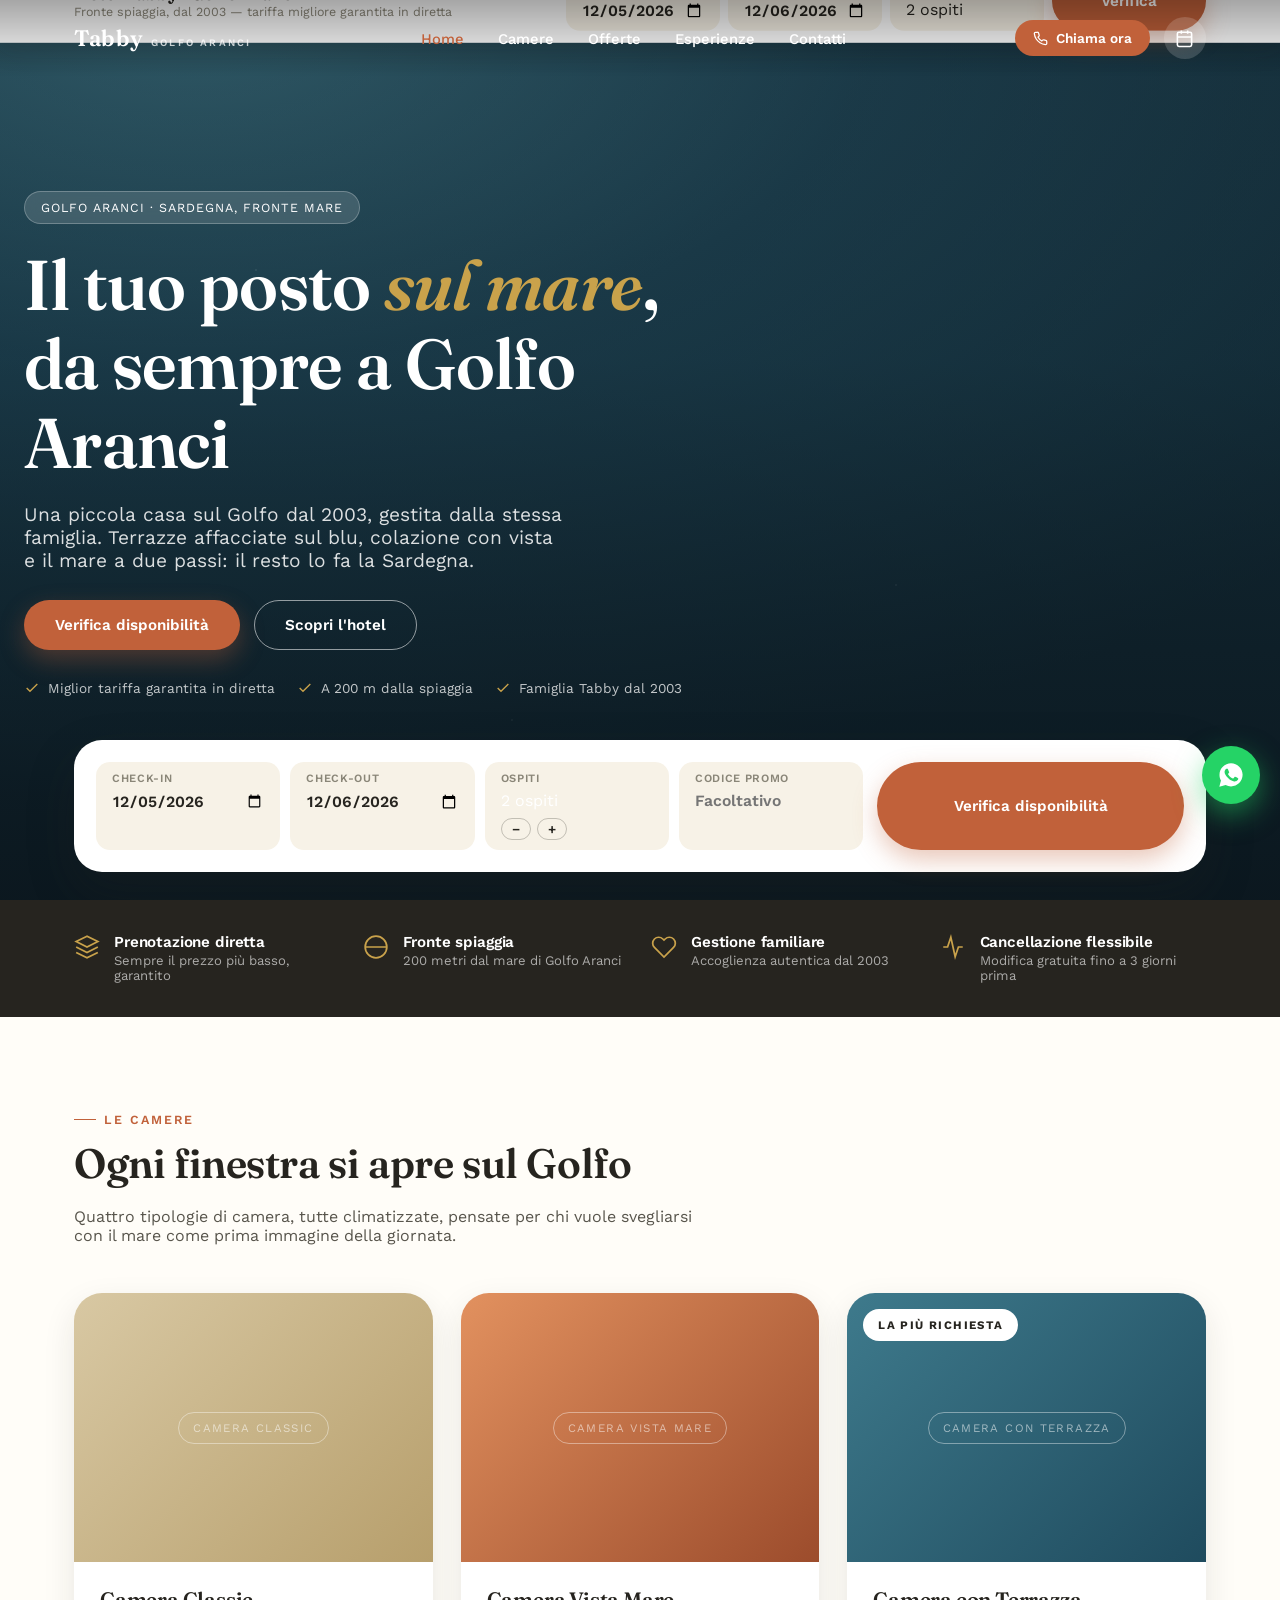
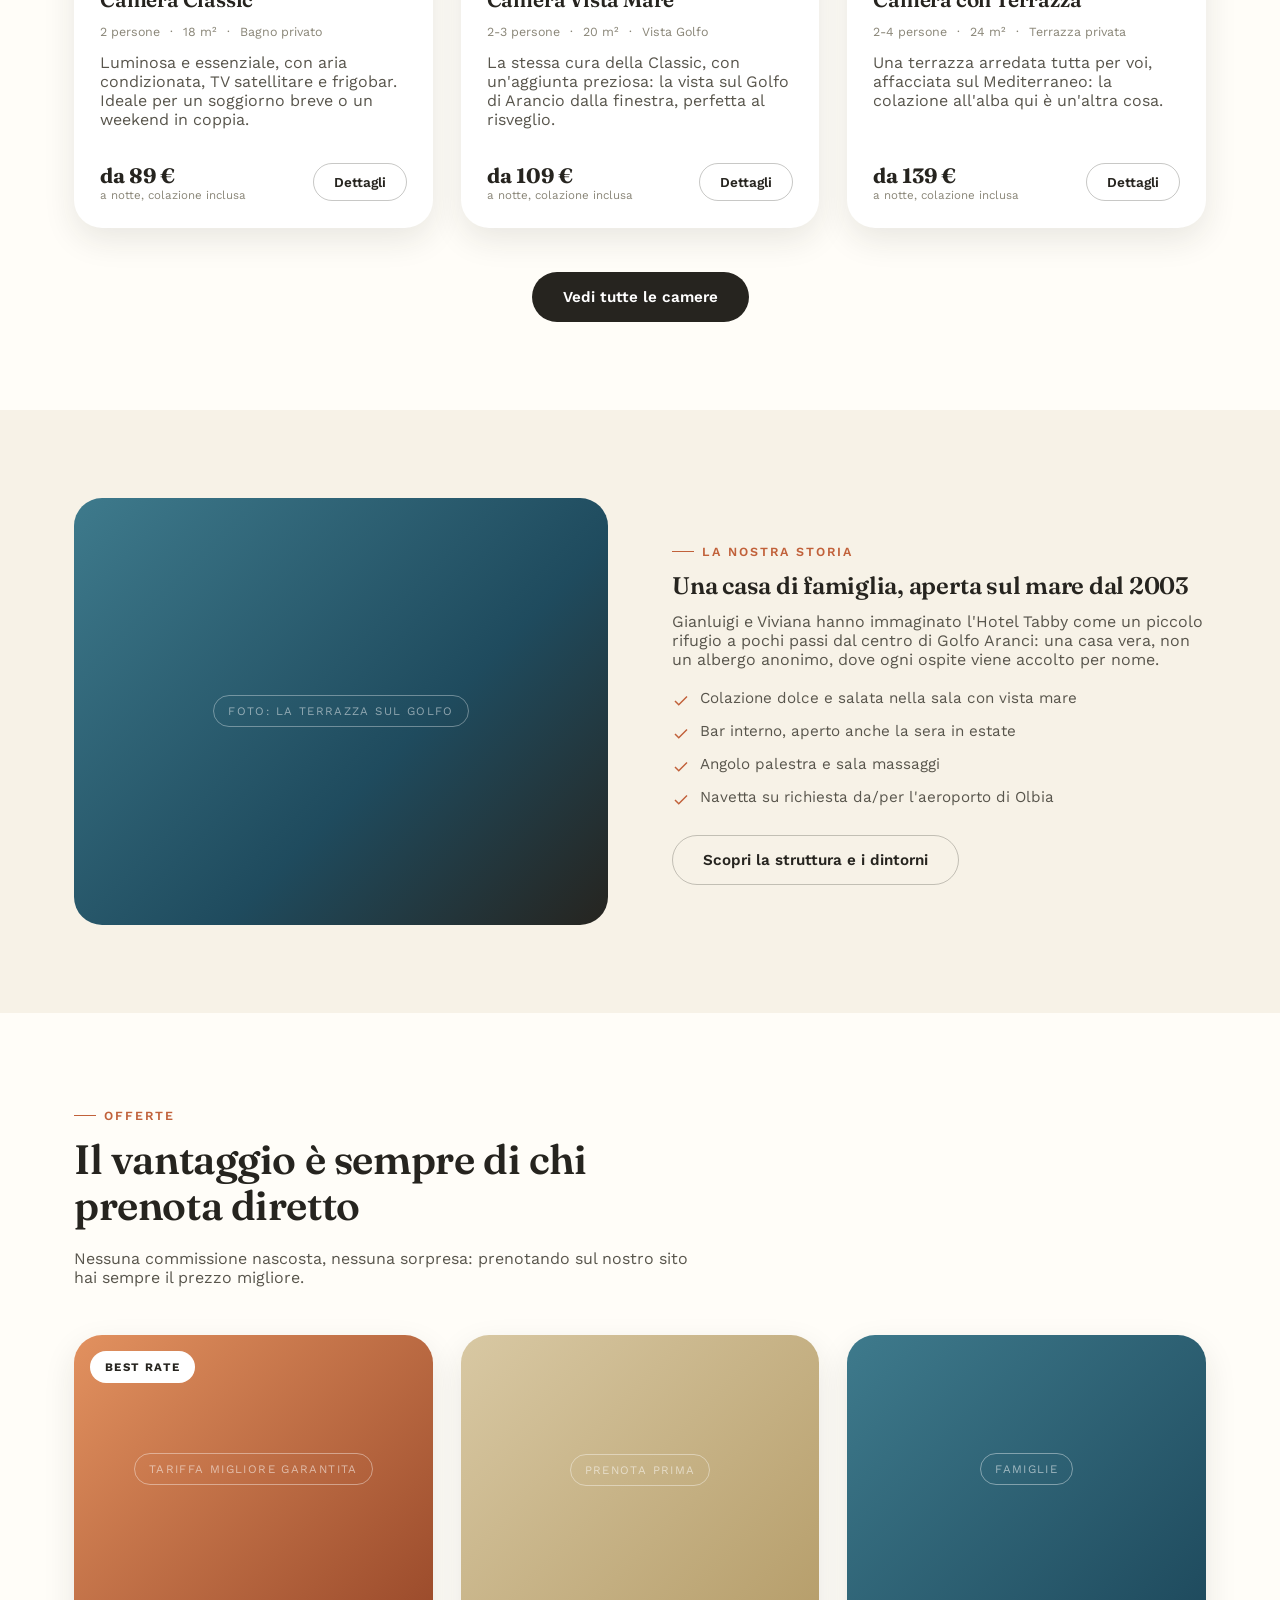
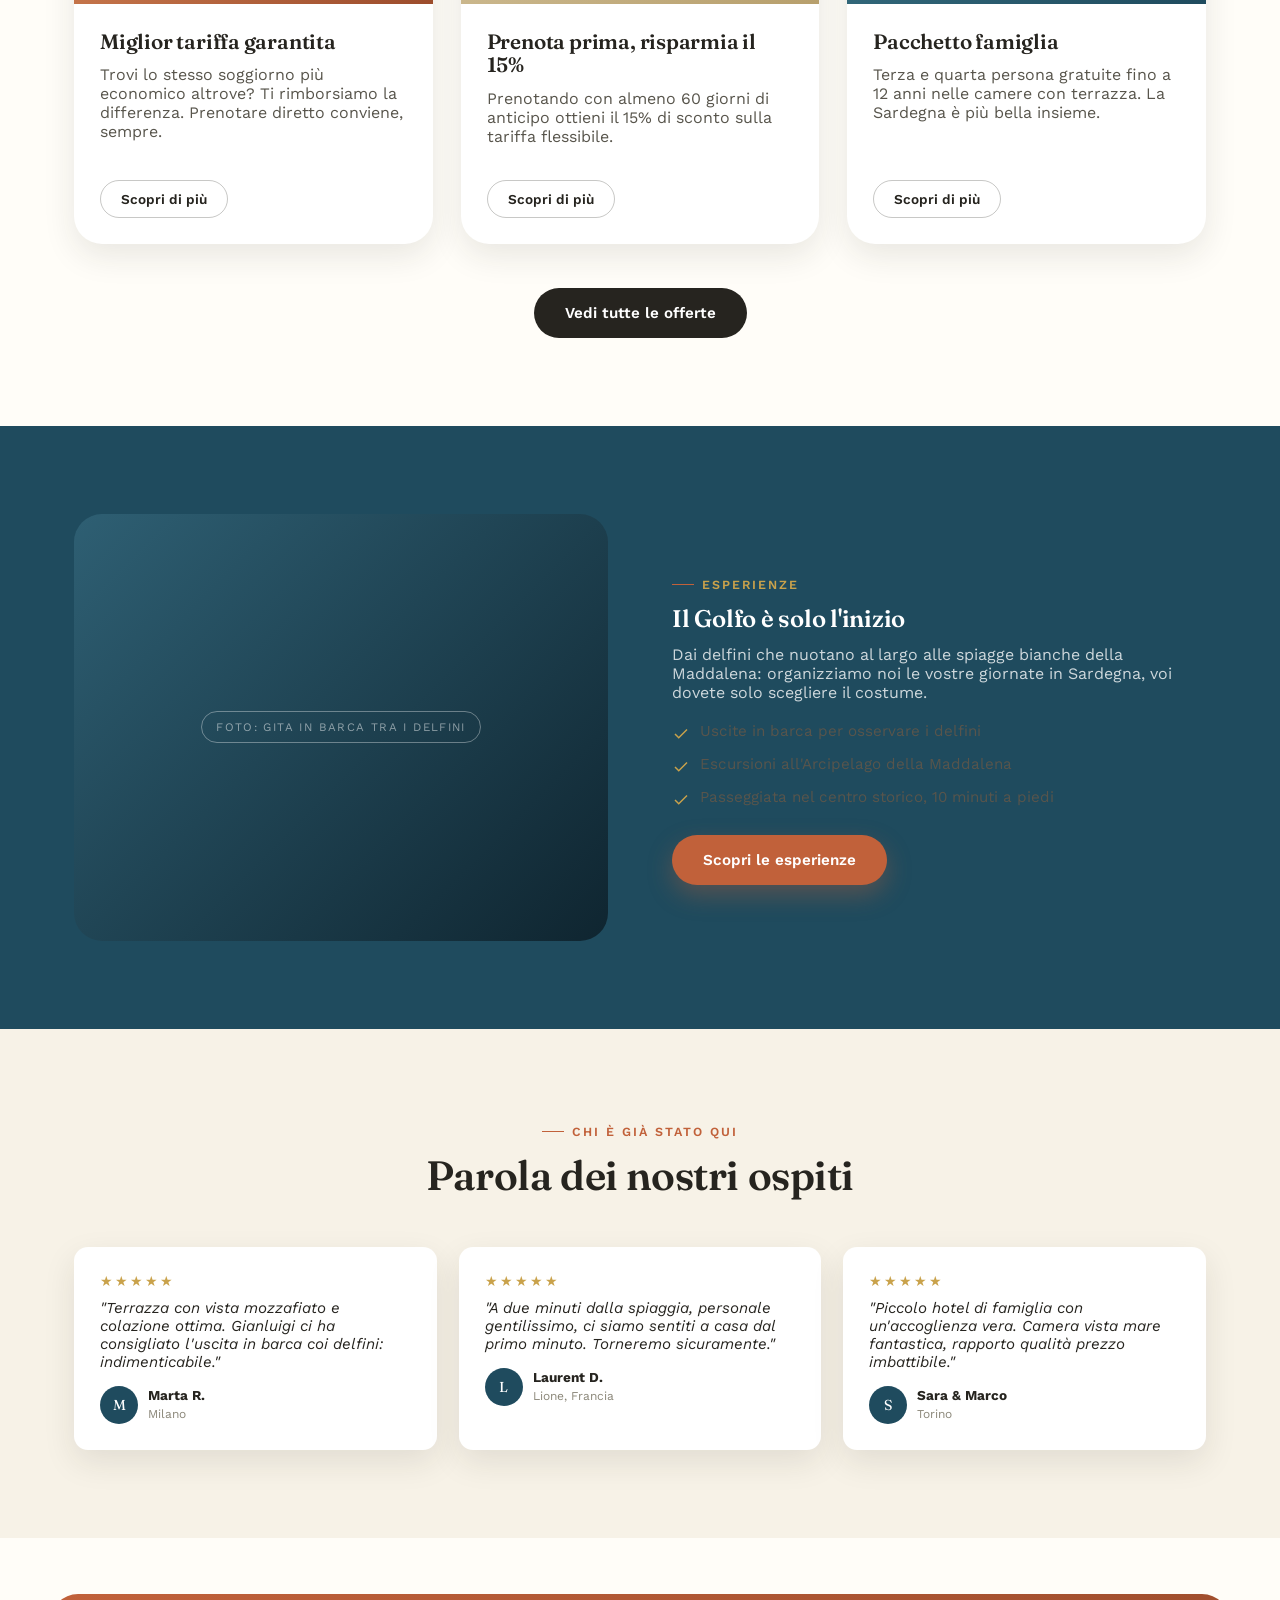
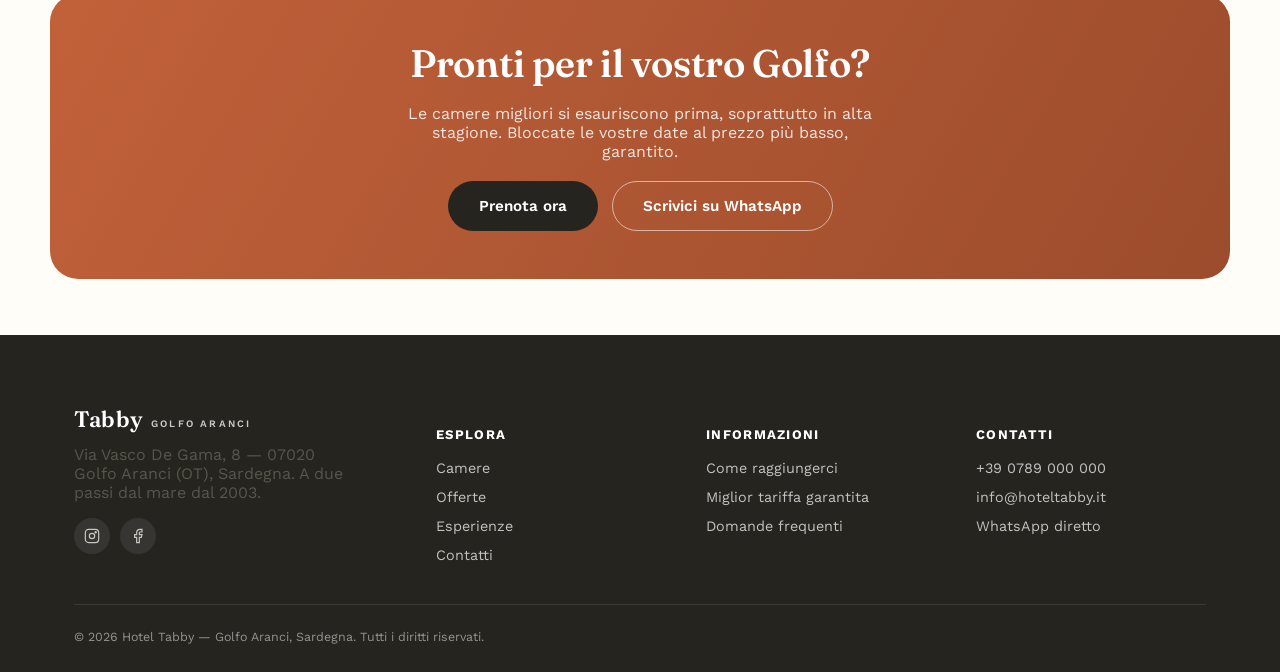
==== index.html @ 5588dc84 "Redesign Hotel Tabby website: modern boutique-hotel site Full rebuild of the (previously empty) repo" ====
<!doctype html>
<html lang="it">
<head>
<meta charset="UTF-8" />
<meta name="viewport" content="width=device-width, initial-scale=1, viewport-fit=cover" />
<title>Hotel Tabby — Boutique sul mare a Golfo Aranci, Sardegna</title>
<meta name="description" content="Hotel Tabby: a due passi dal mare di Golfo Aranci, in Sardegna. Camere con terrazza vista mare, colazione affacciata sul golfo, gite in barca tra i delfini. Prenota diretto al miglior prezzo garantito." />
<link rel="icon" href="data:image/svg+xml,<svg xmlns=%22http://www.w3.org/2000/svg%22 viewBox=%220 0 100 100%22><text y=%22.9em%22 font-size=%2290%22>🌊</text></svg>" />
<link rel="preconnect" href="https://fonts.googleapis.com" />
<link rel="preconnect" href="https://fonts.gstatic.com" crossorigin />
<link href="https://fonts.googleapis.com/css2?family=Fraunces:ital,wght@0,500;0,600;1,500&family=Work+Sans:wght@400;500;600;700&display=swap" rel="stylesheet" />
<link rel="stylesheet" href="assets/css/style.css" />
</head>
<body>

<!-- ============ HEADER ============ -->
<header class="site-header">
  <div class="container">
    <a href="index.html" class="brand">Tabby <small>Golfo Aranci</small></a>
    <nav class="nav-desktop" aria-label="Navigazione principale">
      <ul>
        <li><a href="index.html">Home</a></li>
        <li><a href="camere.html">Camere</a></li>
        <li><a href="offerte.html">Offerte</a></li>
        <li><a href="esperienze.html">Esperienze</a></li>
        <li><a href="contatti.html">Contatti</a></li>
      </ul>
    </nav>
    <div class="header-actions">
      <a class="call-pill" href="tel:+390789000000">
        <svg viewBox="0 0 24 24" fill="none" stroke="currentColor" stroke-width="2"><path d="M22 16.92v3a2 2 0 0 1-2.18 2 19.79 19.79 0 0 1-8.63-3.07 19.5 19.5 0 0 1-6-6 19.79 19.79 0 0 1-3.07-8.67A2 2 0 0 1 4.11 2h3a2 2 0 0 1 2 1.72c.127.96.361 1.903.7 2.81a2 2 0 0 1-.45 2.11L8.09 9.91a16 16 0 0 0 6 6l1.27-1.27a2 2 0 0 1 2.11-.45c.907.339 1.85.573 2.81.7A2 2 0 0 1 22 16.92z"/></svg>
        Chiama ora
      </a>
      <a class="icon-btn" href="camere.html#prenota" aria-label="Prenota">
        <svg viewBox="0 0 24 24" fill="none" stroke="currentColor" stroke-width="2"><rect x="3" y="4" width="18" height="18" rx="2"/><path d="M16 2v4M8 2v4M3 10h18"/></svg>
      </a>
      <button class="nav-toggle" aria-label="Apri il menu">
        <svg viewBox="0 0 24 24" fill="none" stroke="currentColor" stroke-width="2"><path d="M3 12h18M3 6h18M3 18h18"/></svg>
      </button>
    </div>
  </div>
</header>

<!-- Sticky compact booking bar (desktop, appears on scroll) -->
<div class="sticky-bar">
  <div class="container sticky-bar-inner">
    <div class="sticky-bar-info">
      <strong>Hotel Tabby · Golfo Aranci</strong>
      <span>Fronte spiaggia, dal 2003 — tariffa migliore garantita in diretta</span>
    </div>
    <form class="booking-grid" data-booking-form style="flex:1;max-width:640px;display:grid;grid-template-columns:repeat(4,1fr);gap:8px;">
      <div class="booking-field"><label for="sb-in">Check-in</label><input id="sb-in" type="date" data-checkin required /></div>
      <div class="booking-field"><label for="sb-out">Check-out</label><input id="sb-out" type="date" data-checkout required /></div>
      <div class="booking-field" data-guest-control>
        <label>Ospiti</label>
        <input type="hidden" value="2" />
        <span data-guest-count>2 ospiti</span>
      </div>
      <button type="submit" class="btn btn-primary booking-submit">Verifica</button>
    </form>
  </div>
</div>

<!-- Mobile nav drawer -->
<div class="mobile-nav" id="mobile-nav">
  <div class="mobile-nav-top">
    <a href="index.html" class="brand">Tabby <small>Golfo Aranci</small></a>
    <button class="mobile-nav-close" aria-label="Chiudi il menu">
      <svg viewBox="0 0 24 24" fill="none" stroke="currentColor" stroke-width="2"><path d="M18 6 6 18M6 6l12 12"/></svg>
    </button>
  </div>
  <ul>
    <li><a href="index.html">Home</a></li>
    <li><a href="camere.html">Camere</a></li>
    <li><a href="offerte.html">Offerte</a></li>
    <li><a href="esperienze.html">Esperienze</a></li>
    <li><a href="contatti.html">Contatti</a></li>
  </ul>
  <div class="mobile-nav-footer">
    <a href="tel:+390789000000">+39 0789 000 000</a>
    <a href="https://wa.me/390789000000" target="_blank" rel="noopener">WhatsApp: scrivici ora</a>
    <a href="mailto:info@hoteltabby.it">info@hoteltabby.it</a>
  </div>
</div>

<main>
<!-- ============ HERO ============ -->
<section class="hero">
  <div class="hero-inner">
    <div class="hero-content">
      <span class="hero-tag">Golfo Aranci · Sardegna, fronte mare</span>
      <h1>Il tuo posto <em>sul mare</em>,<br />da sempre a Golfo Aranci</h1>
      <p class="lead">Una piccola casa sul Golfo dal 2003, gestita dalla stessa famiglia. Terrazze affacciate sul blu, colazione con vista e il mare a due passi: il resto lo fa la Sardegna.</p>
      <div class="hero-ctas">
        <a href="camere.html#prenota" class="btn btn-primary">Verifica disponibilità</a>
        <a href="#storia" class="btn btn-ghost">Scopri l'hotel</a>
      </div>
      <ul class="hero-trust">
        <li><svg viewBox="0 0 24 24" fill="none" stroke="currentColor" stroke-width="2"><path d="M20 6 9 17l-5-5"/></svg> Miglior tariffa garantita in diretta</li>
        <li><svg viewBox="0 0 24 24" fill="none" stroke="currentColor" stroke-width="2"><path d="M20 6 9 17l-5-5"/></svg> A 200 m dalla spiaggia</li>
        <li><svg viewBox="0 0 24 24" fill="none" stroke="currentColor" stroke-width="2"><path d="M20 6 9 17l-5-5"/></svg> Famiglia Tabby dal 2003</li>
      </ul>
    </div>

    <div class="booking-widget">
      <form class="booking-card" data-booking-form>
        <div class="booking-grid">
          <div class="booking-field">
            <label for="in-date">Check-in</label>
            <input id="in-date" type="date" data-checkin required />
          </div>
          <div class="booking-field">
            <label for="out-date">Check-out</label>
            <input id="out-date" type="date" data-checkout required />
          </div>
          <div class="booking-field" data-guest-control>
            <label>Ospiti</label>
            <input type="hidden" value="2" />
            <span data-guest-count>2 ospiti</span>
            <div style="display:flex;gap:6px;margin-top:2px;">
              <button type="button" class="btn btn-outline btn-sm" data-guest-dec style="padding:2px 10px;">−</button>
              <button type="button" class="btn btn-outline btn-sm" data-guest-inc style="padding:2px 10px;">+</button>
            </div>
          </div>
          <div class="booking-field">
            <label for="promo">Codice promo</label>
            <input id="promo" type="text" placeholder="Facoltativo" />
          </div>
        </div>
        <button type="submit" class="btn btn-primary booking-submit btn-block">Verifica disponibilità</button>
      </form>
    </div>
  </div>
</section>

<!-- ============ USP STRIP ============ -->
<section class="usp-strip">
  <div class="container">
    <ul>
      <li>
        <svg viewBox="0 0 24 24" fill="none" stroke="currentColor" stroke-width="1.6"><path d="M12 2 2 7l10 5 10-5-10-5ZM2 17l10 5 10-5M2 12l10 5 10-5"/></svg>
        <div><h4>Prenotazione diretta</h4><p>Sempre il prezzo più basso, garantito</p></div>
      </li>
      <li>
        <svg viewBox="0 0 24 24" fill="none" stroke="currentColor" stroke-width="1.6"><path d="M2 12h20M2 12a10 10 0 0 1 20 0M2 12a10 10 0 0 0 20 0"/></svg>
        <div><h4>Fronte spiaggia</h4><p>200 metri dal mare di Golfo Aranci</p></div>
      </li>
      <li>
        <svg viewBox="0 0 24 24" fill="none" stroke="currentColor" stroke-width="1.6"><path d="M20.84 4.61a5.5 5.5 0 0 0-7.78 0L12 5.67l-1.06-1.06a5.5 5.5 0 1 0-7.78 7.78L12 21.23l8.84-8.84a5.5 5.5 0 0 0 0-7.78Z"/></svg>
        <div><h4>Gestione familiare</h4><p>Accoglienza autentica dal 2003</p></div>
      </li>
      <li>
        <svg viewBox="0 0 24 24" fill="none" stroke="currentColor" stroke-width="1.6"><path d="M3 12h4l3-9 4 18 3-9h4"/></svg>
        <div><h4>Cancellazione flessibile</h4><p>Modifica gratuita fino a 3 giorni prima</p></div>
      </li>
    </ul>
  </div>
</section>

<!-- ============ ROOMS PREVIEW ============ -->
<section class="section" id="camere">
  <div class="container">
    <div class="section-head">
      <span class="eyebrow">Le camere</span>
      <h2>Ogni finestra si apre sul Golfo</h2>
      <p>Quattro tipologie di camera, tutte climatizzate, pensate per chi vuole svegliarsi con il mare come prima immagine della giornata.</p>
    </div>

    <div class="grid cols-3 reveal">
      <article class="card">
        <div class="card-media tone-sand"><span>Camera Classic</span></div>
        <div class="card-body">
          <h3>Camera Classic</h3>
          <div class="card-meta">
            <span>2 persone</span><span>·</span><span>18 m²</span><span>·</span><span>Bagno privato</span>
          </div>
          <p>Luminosa e essenziale, con aria condizionata, TV satellitare e frigobar. Ideale per un soggiorno breve o un weekend in coppia.</p>
          <div class="card-footer">
            <div class="price"><strong>da 89 €</strong><span>a notte, colazione inclusa</span></div>
            <a href="camere.html#classic" class="btn btn-outline btn-sm">Dettagli</a>
          </div>
        </div>
      </article>

      <article class="card">
        <div class="card-media tone-terracotta"><span>Camera Vista Mare</span></div>
        <div class="card-body">
          <h3>Camera Vista Mare</h3>
          <div class="card-meta">
            <span>2-3 persone</span><span>·</span><span>20 m²</span><span>·</span><span>Vista Golfo</span>
          </div>
          <p>La stessa cura della Classic, con un'aggiunta preziosa: la vista sul Golfo di Arancio dalla finestra, perfetta al risveglio.</p>
          <div class="card-footer">
            <div class="price"><strong>da 109 €</strong><span>a notte, colazione inclusa</span></div>
            <a href="camere.html#vista-mare" class="btn btn-outline btn-sm">Dettagli</a>
          </div>
        </div>
      </article>

      <article class="card">
        <div class="card-media"><span class="card-badge">La più richiesta</span><span>Camera con Terrazza</span></div>
        <div class="card-body">
          <h3>Camera con Terrazza</h3>
          <div class="card-meta">
            <span>2-4 persone</span><span>·</span><span>24 m²</span><span>·</span><span>Terrazza privata</span>
          </div>
          <p>Una terrazza arredata tutta per voi, affacciata sul Mediterraneo: la colazione all'alba qui è un'altra cosa.</p>
          <div class="card-footer">
            <div class="price"><strong>da 139 €</strong><span>a notte, colazione inclusa</span></div>
            <a href="camere.html#terrazza" class="btn btn-outline btn-sm">Dettagli</a>
          </div>
        </div>
      </article>
    </div>

    <div class="section-cta">
      <a href="camere.html" class="btn btn-dark">Vedi tutte le camere</a>
    </div>
  </div>
</section>

<!-- ============ ABOUT / STORIA ============ -->
<section class="section section--sand" id="storia">
  <div class="container">
    <div class="split reveal">
      <div class="split-media"><span>Foto: la terrazza sul Golfo</span></div>
      <div>
        <span class="eyebrow">La nostra storia</span>
        <h2>Una casa di famiglia, aperta sul mare dal 2003</h2>
        <p>Gianluigi e Viviana hanno immaginato l'Hotel Tabby come un piccolo rifugio a pochi passi dal centro di Golfo Aranci: una casa vera, non un albergo anonimo, dove ogni ospite viene accolto per nome.</p>
        <ul class="check-list">
          <li><svg viewBox="0 0 24 24" fill="none" stroke="currentColor" stroke-width="2"><path d="M20 6 9 17l-5-5"/></svg> Colazione dolce e salata nella sala con vista mare</li>
          <li><svg viewBox="0 0 24 24" fill="none" stroke="currentColor" stroke-width="2"><path d="M20 6 9 17l-5-5"/></svg> Bar interno, aperto anche la sera in estate</li>
          <li><svg viewBox="0 0 24 24" fill="none" stroke="currentColor" stroke-width="2"><path d="M20 6 9 17l-5-5"/></svg> Angolo palestra e sala massaggi</li>
          <li><svg viewBox="0 0 24 24" fill="none" stroke="currentColor" stroke-width="2"><path d="M20 6 9 17l-5-5"/></svg> Navetta su richiesta da/per l'aeroporto di Olbia</li>
        </ul>
        <a href="esperienze.html" class="btn btn-outline">Scopri la struttura e i dintorni</a>
      </div>
    </div>
  </div>
</section>

<!-- ============ OFFERS TEASER ============ -->
<section class="section" id="offerte">
  <div class="container">
    <div class="section-head">
      <span class="eyebrow">Offerte</span>
      <h2>Il vantaggio è sempre di chi prenota diretto</h2>
      <p>Nessuna commissione nascosta, nessuna sorpresa: prenotando sul nostro sito hai sempre il prezzo migliore.</p>
    </div>

    <div class="grid cols-3 reveal">
      <article class="card">
        <div class="card-media tone-terracotta"><span class="card-badge">Best Rate</span><span>Tariffa migliore garantita</span></div>
        <div class="card-body">
          <h3>Miglior tariffa garantita</h3>
          <p>Trovi lo stesso soggiorno più economico altrove? Ti rimborsiamo la differenza. Prenotare diretto conviene, sempre.</p>
          <div class="card-footer"><a href="offerte.html#best-rate" class="btn btn-outline btn-sm">Scopri di più</a></div>
        </div>
      </article>
      <article class="card">
        <div class="card-media tone-sand"><span>Prenota prima</span></div>
        <div class="card-body">
          <h3>Prenota prima, risparmia il 15%</h3>
          <p>Prenotando con almeno 60 giorni di anticipo ottieni il 15% di sconto sulla tariffa flessibile.</p>
          <div class="card-footer"><a href="offerte.html#early-booking" class="btn btn-outline btn-sm">Scopri di più</a></div>
        </div>
      </article>
      <article class="card">
        <div class="card-media"><span>Famiglie</span></div>
        <div class="card-body">
          <h3>Pacchetto famiglia</h3>
          <p>Terza e quarta persona gratuite fino a 12 anni nelle camere con terrazza. La Sardegna è più bella insieme.</p>
          <div class="card-footer"><a href="offerte.html#famiglia" class="btn btn-outline btn-sm">Scopri di più</a></div>
        </div>
      </article>
    </div>

    <div class="section-cta">
      <a href="offerte.html" class="btn btn-dark">Vedi tutte le offerte</a>
    </div>
  </div>
</section>

<!-- ============ EXPERIENCES ============ -->
<section class="section section--sea">
  <div class="container">
    <div class="split reveal">
      <div>
        <span class="eyebrow" style="color:var(--color-gold);">Esperienze</span>
        <h2>Il Golfo è solo l'inizio</h2>
        <p>Dai delfini che nuotano al largo alle spiagge bianche della Maddalena: organizziamo noi le vostre giornate in Sardegna, voi dovete solo scegliere il costume.</p>
        <ul class="check-list">
          <li><svg viewBox="0 0 24 24" fill="none" stroke="currentColor" stroke-width="2" style="color:var(--color-gold);"><path d="M20 6 9 17l-5-5"/></svg> Uscite in barca per osservare i delfini</li>
          <li><svg viewBox="0 0 24 24" fill="none" stroke="currentColor" stroke-width="2" style="color:var(--color-gold);"><path d="M20 6 9 17l-5-5"/></svg> Escursioni all'Arcipelago della Maddalena</li>
          <li><svg viewBox="0 0 24 24" fill="none" stroke="currentColor" stroke-width="2" style="color:var(--color-gold);"><path d="M20 6 9 17l-5-5"/></svg> Passeggiata nel centro storico, 10 minuti a piedi</li>
        </ul>
        <a href="esperienze.html" class="btn btn-primary">Scopri le esperienze</a>
      </div>
      <div class="split-media reverse-order" style="background:linear-gradient(135deg,#2e5f73,#0f2530);"><span>Foto: gita in barca tra i delfini</span></div>
    </div>
  </div>
</section>

<!-- ============ TESTIMONIALS ============ -->
<section class="section section--sand">
  <div class="container">
    <div class="section-head center">
      <span class="eyebrow">Chi è già stato qui</span>
      <h2>Parola dei nostri ospiti</h2>
    </div>
    <div class="testimonials reveal">
      <div class="testimonial">
        <div class="stars">★★★★★</div>
        <p>"Terrazza con vista mozzafiato e colazione ottima. Gianluigi ci ha consigliato l'uscita in barca coi delfini: indimenticabile."</p>
        <div class="testimonial-author">
          <div class="testimonial-avatar">M</div>
          <div><strong>Marta R.</strong><span>Milano</span></div>
        </div>
      </div>
      <div class="testimonial">
        <div class="stars">★★★★★</div>
        <p>"A due minuti dalla spiaggia, personale gentilissimo, ci siamo sentiti a casa dal primo minuto. Torneremo sicuramente."</p>
        <div class="testimonial-author">
          <div class="testimonial-avatar">L</div>
          <div><strong>Laurent D.</strong><span>Lione, Francia</span></div>
        </div>
      </div>
      <div class="testimonial">
        <div class="stars">★★★★★</div>
        <p>"Piccolo hotel di famiglia con un'accoglienza vera. Camera vista mare fantastica, rapporto qualità prezzo imbattibile."</p>
        <div class="testimonial-author">
          <div class="testimonial-avatar">S</div>
          <div><strong>Sara & Marco</strong><span>Torino</span></div>
        </div>
      </div>
    </div>
  </div>
</section>

<!-- ============ CTA BANNER ============ -->
<section class="section--tight">
  <div class="cta-banner reveal">
    <h2>Pronti per il vostro Golfo?</h2>
    <p>Le camere migliori si esauriscono prima, soprattutto in alta stagione. Bloccate le vostre date al prezzo più basso, garantito.</p>
    <div class="cta-banner-actions">
      <a href="camere.html#prenota" class="btn btn-dark">Prenota ora</a>
      <a href="https://wa.me/390789000000" target="_blank" rel="noopener" class="btn btn-ghost">Scrivici su WhatsApp</a>
    </div>
  </div>
</section>
</main>

<!-- ============ FOOTER ============ -->
<footer class="site-footer">
  <div class="container">
    <div class="footer-grid">
      <div class="footer-brand">
        <a href="index.html" class="brand">Tabby <small>Golfo Aranci</small></a>
        <p style="max-width:280px;">Via Vasco De Gama, 8 — 07020 Golfo Aranci (OT), Sardegna. A due passi dal mare dal 2003.</p>
        <div class="footer-social">
          <a href="https://www.instagram.com/hoteltabby/" target="_blank" rel="noopener" aria-label="Instagram"><svg viewBox="0 0 24 24" fill="none" stroke="currentColor" stroke-width="1.8"><rect x="2" y="2" width="20" height="20" rx="5"/><circle cx="12" cy="12" r="4"/><circle cx="17.5" cy="6.5" r="1"/></svg></a>
          <a href="https://www.facebook.com/hoteltabbygolfoaranci/" target="_blank" rel="noopener" aria-label="Facebook"><svg viewBox="0 0 24 24" fill="none" stroke="currentColor" stroke-width="1.8"><path d="M18 2h-3a5 5 0 0 0-5 5v3H7v4h3v8h4v-8h3l1-4h-4V7a1 1 0 0 1 1-1h3z"/></svg></a>
        </div>
      </div>
      <div class="footer-col">
        <h5>Esplora</h5>
        <ul>
          <li><a href="camere.html">Camere</a></li>
          <li><a href="offerte.html">Offerte</a></li>
          <li><a href="esperienze.html">Esperienze</a></li>
          <li><a href="contatti.html">Contatti</a></li>
        </ul>
      </div>
      <div class="footer-col">
        <h5>Informazioni</h5>
        <ul>
          <li><a href="contatti.html">Come raggiungerci</a></li>
          <li><a href="offerte.html#best-rate">Miglior tariffa garantita</a></li>
          <li><a href="contatti.html#faq">Domande frequenti</a></li>
        </ul>
      </div>
      <div class="footer-col">
        <h5>Contatti</h5>
        <ul>
          <li><a href="tel:+390789000000">+39 0789 000 000</a></li>
          <li><a href="mailto:info@hoteltabby.it">info@hoteltabby.it</a></li>
          <li><a href="https://wa.me/390789000000" target="_blank" rel="noopener">WhatsApp diretto</a></li>
        </ul>
      </div>
    </div>
    <div class="footer-bottom">
      <span>© <span id="year"></span> Hotel Tabby — Golfo Aranci, Sardegna. Tutti i diritti riservati.</span>
    </div>
  </div>
</footer>

<!-- Mobile persistent CTA -->
<div class="mobile-cta">
  <a href="tel:+390789000000" class="btn btn-outline"><svg viewBox="0 0 24 24" width="16" height="16" fill="none" stroke="currentColor" stroke-width="2" style="margin-right:6px;"><path d="M22 16.92v3a2 2 0 0 1-2.18 2 19.79 19.79 0 0 1-8.63-3.07 19.5 19.5 0 0 1-6-6 19.79 19.79 0 0 1-3.07-8.67A2 2 0 0 1 4.11 2h3a2 2 0 0 1 2 1.72c.127.96.361 1.903.7 2.81a2 2 0 0 1-.45 2.11L8.09 9.91a16 16 0 0 0 6 6l1.27-1.27a2 2 0 0 1 2.11-.45c.907.339 1.85.573 2.81.7A2 2 0 0 1 22 16.92z"/></svg>Chiama</a>
  <a href="camere.html#prenota" class="btn btn-primary">Prenota ora</a>
</div>

<!-- Floating WhatsApp contact -->
<div class="floating-contact">
  <div class="floating-contact-panel">
    <a href="https://wa.me/390789000000" target="_blank" rel="noopener">
      <svg viewBox="0 0 24 24" fill="currentColor"><path d="M12.04 2C6.58 2 2.13 6.45 2.13 11.91c0 1.75.46 3.39 1.26 4.81L2 22l5.42-1.35a9.9 9.9 0 0 0 4.62 1.15h.01c5.46 0 9.9-4.45 9.9-9.91C21.95 6.45 17.5 2 12.04 2Zm5.8 14.03c-.24.68-1.39 1.3-1.92 1.38-.49.08-1.1.11-1.78-.11-.41-.13-.94-.3-1.62-.6-2.86-1.24-4.72-4.13-4.86-4.32-.14-.19-1.16-1.55-1.16-2.95 0-1.4.73-2.09 1-2.38.27-.29.58-.36.78-.36.19 0 .39 0 .56.01.18.01.42-.07.65.5.24.58.82 2 .89 2.15.07.15.12.32.02.51-.1.19-.15.31-.3.48-.15.17-.31.38-.44.51-.15.15-.3.31-.13.6.17.29.76 1.25 1.63 2.02 1.12.99 2.06 1.3 2.35 1.45.29.15.46.13.63-.08.17-.21.72-.84.91-1.13.19-.29.38-.24.64-.14.26.1 1.65.78 1.93.92.28.14.47.21.54.33.07.12.07.68-.17 1.36Z"/></svg>
      Scrivici su WhatsApp
    </a>
    <a href="tel:+390789000000">
      <svg viewBox="0 0 24 24" fill="none" stroke="currentColor" stroke-width="2"><path d="M22 16.92v3a2 2 0 0 1-2.18 2 19.79 19.79 0 0 1-8.63-3.07 19.5 19.5 0 0 1-6-6 19.79 19.79 0 0 1-3.07-8.67A2 2 0 0 1 4.11 2h3a2 2 0 0 1 2 1.72c.127.96.361 1.903.7 2.81a2 2 0 0 1-.45 2.11L8.09 9.91a16 16 0 0 0 6 6l1.27-1.27a2 2 0 0 1 2.11-.45c.907.339 1.85.573 2.81.7A2 2 0 0 1 22 16.92z"/></svg>
      Chiama la reception
    </a>
    <a href="contatti.html">
      <svg viewBox="0 0 24 24" fill="none" stroke="currentColor" stroke-width="2"><path d="M4 4h16v16H4z" opacity="0"/><path d="M21 15a2 2 0 0 1-2 2H7l-4 4V5a2 2 0 0 1 2-2h14a2 2 0 0 1 2 2z"/></svg>
      Scrivici in 1 minuto
    </a>
  </div>
  <button class="floating-contact-btn" aria-label="Apri i contatti rapidi">
    <svg viewBox="0 0 24 24" fill="currentColor"><path d="M12.04 2C6.58 2 2.13 6.45 2.13 11.91c0 1.75.46 3.39 1.26 4.81L2 22l5.42-1.35a9.9 9.9 0 0 0 4.62 1.15h.01c5.46 0 9.9-4.45 9.9-9.91C21.95 6.45 17.5 2 12.04 2Zm5.8 14.03c-.24.68-1.39 1.3-1.92 1.38-.49.08-1.1.11-1.78-.11-.41-.13-.94-.3-1.62-.6-2.86-1.24-4.72-4.13-4.86-4.32-.14-.19-1.16-1.55-1.16-2.95 0-1.4.73-2.09 1-2.38.27-.29.58-.36.78-.36.19 0 .39 0 .56.01.18.01.42-.07.65.5.24.58.82 2 .89 2.15.07.15.12.32.02.51-.1.19-.15.31-.3.48-.15.17-.31.38-.44.51-.15.15-.3.31-.13.6.17.29.76 1.25 1.63 2.02 1.12.99 2.06 1.3 2.35 1.45.29.15.46.13.63-.08.17-.21.72-.84.91-1.13.19-.29.38-.24.64-.14.26.1 1.65.78 1.93.92.28.14.47.21.54.33.07.12.07.68-.17 1.36Z"/></svg>
  </button>
</div>

<script>document.getElementById("year").textContent = new Date().getFullYear();</script>
<script src="assets/js/main.js"></script>
</body>
</html>
---- assets/css/style.css ----
/* ==========================================================================
   Hotel Tabby — Design System
   Boutique Mediterranean aesthetic: warm sand, terracotta, deep sea blue.
   ========================================================================== */

:root {
  --color-sand: #f7f2e7;
  --color-sand-dark: #ede2cc;
  --color-ink: #26241f;
  --color-ink-soft: #58554c;
  --color-ink-faint: #8a8678;
  --color-terracotta: #c1613a;
  --color-terracotta-dark: #9c4c2c;
  --color-sea: #1f4b5e;
  --color-sea-light: #3e7a8c;
  --color-gold: #c9a24b;
  --color-white: #ffffff;
  --color-cream: #fffdf8;

  --font-display: "Fraunces", Georgia, "Times New Roman", serif;
  --font-body: "Work Sans", "Helvetica Neue", Arial, sans-serif;

  --radius-s: 6px;
  --radius-m: 14px;
  --radius-l: 28px;

  --shadow-soft: 0 12px 32px rgba(38, 36, 31, 0.1);
  --shadow-strong: 0 20px 48px rgba(38, 36, 31, 0.22);

  --container: 1180px;
  --header-h: 76px;

  --ease: cubic-bezier(0.22, 1, 0.36, 1);
}

/* ---------- Reset ---------- */
*,
*::before,
*::after {
  box-sizing: border-box;
}

html {
  scroll-behavior: smooth;
}

body {
  margin: 0;
  font-family: var(--font-body);
  color: var(--color-ink);
  background: var(--color-cream);
  -webkit-font-smoothing: antialiased;
  overflow-x: hidden;
}

img {
  max-width: 100%;
  display: block;
}

a {
  color: inherit;
  text-decoration: none;
}

ul {
  margin: 0;
  padding: 0;
  list-style: none;
}

button {
  font-family: inherit;
  cursor: pointer;
}

input,
select {
  font-family: inherit;
}

h1,
h2,
h3,
h4 {
  font-family: var(--font-display);
  font-weight: 600;
  line-height: 1.12;
  margin: 0 0 0.5em;
  letter-spacing: -0.01em;
}

p {
  margin: 0 0 1em;
  color: var(--color-ink-soft);
}

.container {
  width: 100%;
  max-width: var(--container);
  margin: 0 auto;
  padding: 0 24px;
}

.eyebrow {
  display: inline-flex;
  align-items: center;
  gap: 8px;
  font-size: 0.78rem;
  letter-spacing: 0.16em;
  text-transform: uppercase;
  color: var(--color-terracotta);
  font-weight: 600;
  margin-bottom: 14px;
}

.eyebrow::before {
  content: "";
  width: 22px;
  height: 1px;
  background: var(--color-terracotta);
}

.section {
  padding: 88px 0;
}

.section--tight {
  padding: 56px 0;
}

.section--sand {
  background: var(--color-sand);
}

.section--sea {
  background: var(--color-sea);
  color: var(--color-white);
}

.section--sea p {
  color: rgba(255, 255, 255, 0.78);
}

.section-head {
  max-width: 640px;
  margin-bottom: 48px;
}

.section-head.center {
  margin-left: auto;
  margin-right: auto;
  text-align: center;
}

.section-head h2 {
  font-size: clamp(1.9rem, 3.2vw, 2.75rem);
}

/* ---------- Buttons ---------- */
.btn {
  display: inline-flex;
  align-items: center;
  justify-content: center;
  gap: 8px;
  padding: 15px 30px;
  border-radius: 999px;
  font-size: 0.95rem;
  font-weight: 600;
  border: 1px solid transparent;
  transition: transform 0.25s var(--ease), box-shadow 0.25s var(--ease), background 0.25s var(--ease), color 0.25s var(--ease);
  white-space: nowrap;
}

.btn:active {
  transform: scale(0.97);
}

.btn-primary {
  background: var(--color-terracotta);
  color: var(--color-white);
  box-shadow: 0 10px 24px rgba(193, 97, 58, 0.35);
}

.btn-primary:hover {
  background: var(--color-terracotta-dark);
  box-shadow: 0 14px 30px rgba(193, 97, 58, 0.42);
  transform: translateY(-2px);
}

.btn-ghost {
  background: transparent;
  color: var(--color-white);
  border-color: rgba(255, 255, 255, 0.55);
}

.btn-ghost:hover {
  background: rgba(255, 255, 255, 0.12);
}

.btn-dark {
  background: var(--color-ink);
  color: var(--color-white);
}

.btn-dark:hover {
  background: #000;
}

.btn-outline {
  background: transparent;
  color: var(--color-ink);
  border-color: rgba(38, 36, 31, 0.25);
}

.btn-outline:hover {
  border-color: var(--color-ink);
}

.btn-sm {
  padding: 10px 20px;
  font-size: 0.85rem;
}

.btn-block {
  width: 100%;
}

/* ==========================================================================
   Header
   ========================================================================== */
.site-header {
  position: fixed;
  top: 0;
  left: 0;
  right: 0;
  z-index: 500;
  height: var(--header-h);
  display: flex;
  align-items: center;
  transition: background 0.35s var(--ease), box-shadow 0.35s var(--ease), height 0.35s var(--ease);
  background: linear-gradient(to bottom, rgba(0, 0, 0, 0.35), rgba(0, 0, 0, 0));
}

.site-header .container {
  display: flex;
  align-items: center;
  justify-content: space-between;
  gap: 24px;
}

.site-header.is-scrolled,
.site-header.is-solid {
  background: rgba(255, 253, 248, 0.92);
  backdrop-filter: blur(10px);
  box-shadow: 0 2px 24px rgba(38, 36, 31, 0.08);
  height: 68px;
}

.brand {
  display: flex;
  align-items: baseline;
  gap: 8px;
  font-family: var(--font-display);
  font-size: 1.4rem;
  font-weight: 600;
  color: var(--color-white);
  letter-spacing: 0.01em;
  transition: color 0.35s var(--ease);
}

.site-header.is-scrolled .brand,
.site-header.is-solid .brand {
  color: var(--color-ink);
}

.brand small {
  font-family: var(--font-body);
  font-size: 0.62rem;
  letter-spacing: 0.22em;
  text-transform: uppercase;
  font-weight: 600;
  opacity: 0.75;
}

.nav-desktop {
  display: none;
}

.nav-desktop ul {
  display: flex;
  gap: 34px;
}

.nav-desktop a {
  font-size: 0.92rem;
  font-weight: 500;
  color: var(--color-white);
  position: relative;
  padding: 6px 0;
  transition: color 0.3s var(--ease);
}

.site-header.is-scrolled .nav-desktop a,
.site-header.is-solid .nav-desktop a {
  color: var(--color-ink);
}

.nav-desktop a.is-active,
.nav-desktop a:hover {
  color: var(--color-terracotta);
}

.header-actions {
  display: flex;
  align-items: center;
  gap: 14px;
}

.icon-btn {
  display: inline-flex;
  align-items: center;
  justify-content: center;
  width: 42px;
  height: 42px;
  border-radius: 50%;
  background: rgba(255, 255, 255, 0.16);
  color: var(--color-white);
  transition: background 0.3s var(--ease), color 0.3s var(--ease);
}

.site-header.is-scrolled .icon-btn,
.site-header.is-solid .icon-btn {
  background: var(--color-sand);
  color: var(--color-ink);
}

.icon-btn:hover {
  background: var(--color-terracotta);
  color: var(--color-white);
}

.icon-btn svg {
  width: 19px;
  height: 19px;
}

.call-pill {
  display: none;
}

.nav-toggle {
  display: inline-flex;
  align-items: center;
  justify-content: center;
  width: 42px;
  height: 42px;
  border-radius: 50%;
  background: rgba(255, 255, 255, 0.16);
  border: none;
  color: var(--color-white);
}

.site-header.is-scrolled .nav-toggle,
.site-header.is-solid .nav-toggle {
  background: var(--color-sand);
  color: var(--color-ink);
}

.nav-toggle svg {
  width: 20px;
  height: 20px;
}

/* Mobile nav drawer */
.mobile-nav {
  position: fixed;
  inset: 0;
  z-index: 900;
  background: var(--color-sea);
  color: var(--color-white);
  display: flex;
  flex-direction: column;
  padding: 26px 26px 40px;
  transform: translateY(-100%);
  transition: transform 0.45s var(--ease);
}

.mobile-nav.is-open {
  transform: translateY(0);
}

.mobile-nav-top {
  display: flex;
  align-items: center;
  justify-content: space-between;
  margin-bottom: 40px;
}

.mobile-nav-close {
  width: 42px;
  height: 42px;
  border-radius: 50%;
  background: rgba(255, 255, 255, 0.14);
  border: none;
  color: var(--color-white);
  display: flex;
  align-items: center;
  justify-content: center;
}

.mobile-nav-close svg {
  width: 18px;
  height: 18px;
}

.mobile-nav ul {
  display: flex;
  flex-direction: column;
  gap: 6px;
}

.mobile-nav a {
  font-family: var(--font-display);
  font-size: 2rem;
  font-weight: 500;
  padding: 12px 0;
  display: block;
  border-bottom: 1px solid rgba(255, 255, 255, 0.12);
}

.mobile-nav-footer {
  margin-top: auto;
  display: flex;
  flex-direction: column;
  gap: 14px;
}

.mobile-nav-footer a {
  font-size: 0.95rem;
  color: rgba(255, 255, 255, 0.85);
}

/* ==========================================================================
   Hero
   ========================================================================== */
.hero {
  position: relative;
  min-height: 100svh;
  display: flex;
  align-items: flex-end;
  color: var(--color-white);
  background:
    linear-gradient(180deg, rgba(20, 26, 30, 0.35) 0%, rgba(15, 22, 27, 0.35) 40%, rgba(10, 18, 24, 0.82) 100%),
    radial-gradient(120% 90% at 15% 0%, #3e7a8c 0%, #1f4b5e 45%, #12313f 100%);
  overflow: hidden;
}

.hero::after {
  content: "";
  position: absolute;
  inset: 0;
  background-image:
    radial-gradient(1.5px 1.5px at 20% 30%, rgba(255,255,255,0.5) 0, transparent 60%),
    radial-gradient(1.5px 1.5px at 70% 65%, rgba(255,255,255,0.35) 0, transparent 60%),
    radial-gradient(1.5px 1.5px at 40% 80%, rgba(255,255,255,0.3) 0, transparent 60%);
  opacity: 0.6;
  pointer-events: none;
}

.hero-inner {
  position: relative;
  z-index: 2;
  width: 100%;
  padding-top: calc(var(--header-h) + 40px);
  padding-bottom: 28px;
}

.hero-content {
  max-width: 720px;
  padding: 0 24px;
  margin: 0 auto 44px;
}

.hero-tag {
  display: inline-flex;
  align-items: center;
  gap: 10px;
  padding: 8px 16px;
  border-radius: 999px;
  background: rgba(255, 255, 255, 0.14);
  border: 1px solid rgba(255, 255, 255, 0.25);
  font-size: 0.78rem;
  letter-spacing: 0.08em;
  text-transform: uppercase;
  margin-bottom: 22px;
  backdrop-filter: blur(6px);
}

.hero h1 {
  font-size: clamp(2.4rem, 6vw, 4.4rem);
  margin-bottom: 20px;
}

.hero h1 em {
  font-style: italic;
  color: var(--color-gold);
}

.hero p.lead {
  font-size: clamp(1rem, 1.6vw, 1.2rem);
  color: rgba(255, 255, 255, 0.85);
  max-width: 540px;
  margin-bottom: 28px;
}

.hero-ctas {
  display: flex;
  flex-wrap: wrap;
  gap: 14px;
  margin-bottom: 6px;
}

.hero-trust {
  display: flex;
  flex-wrap: wrap;
  gap: 22px;
  margin-top: 30px;
  font-size: 0.85rem;
  color: rgba(255, 255, 255, 0.75);
}

.hero-trust li {
  display: flex;
  align-items: center;
  gap: 8px;
}

.hero-trust svg {
  width: 16px;
  height: 16px;
  color: var(--color-gold);
  flex-shrink: 0;
}

/* ---------- Booking widget ---------- */
.booking-widget {
  position: relative;
  z-index: 3;
  max-width: var(--container);
  margin: 0 auto;
  padding: 0 24px;
}

.booking-card {
  background: var(--color-white);
  border-radius: var(--radius-l);
  box-shadow: var(--shadow-strong);
  padding: 22px;
  display: grid;
  grid-template-columns: 1fr;
  gap: 14px;
}

.booking-field {
  display: flex;
  flex-direction: column;
  gap: 6px;
  padding: 10px 16px;
  border-radius: var(--radius-m);
  background: var(--color-sand);
  min-width: 0;
}

.booking-field label {
  font-size: 0.7rem;
  font-weight: 600;
  letter-spacing: 0.06em;
  text-transform: uppercase;
  color: var(--color-ink-faint);
}

.booking-field input,
.booking-field select {
  border: none;
  background: transparent;
  font-size: 0.98rem;
  font-weight: 600;
  color: var(--color-ink);
  padding: 0;
  outline: none;
  width: 100%;
  min-width: 0;
}

.booking-grid {
  display: grid;
  grid-template-columns: repeat(2, 1fr);
  gap: 10px;
  min-width: 0;
}

.booking-submit {
  align-self: stretch;
}

/* Sticky compact bar shown on scroll (desktop) */
.sticky-bar {
  display: none;
  position: fixed;
  top: 68px;
  left: 0;
  right: 0;
  z-index: 480;
  transform: translateY(-130%);
  transition: transform 0.4s var(--ease);
  background: var(--color-white);
  box-shadow: 0 6px 24px rgba(38, 36, 31, 0.12);
  padding: 12px 0;
}

.sticky-bar.is-visible {
  transform: translateY(0);
}

.sticky-bar-inner {
  display: flex;
  align-items: center;
  justify-content: space-between;
  gap: 16px;
  flex-wrap: wrap;
}

.sticky-bar-info {
  display: none;
}

.sticky-bar-info strong {
  font-family: var(--font-display);
  font-size: 1.05rem;
}

.sticky-bar-info span {
  display: block;
  font-size: 0.78rem;
  color: var(--color-ink-faint);
}

/* Mobile bottom persistent CTA */
.mobile-cta {
  position: fixed;
  left: 0;
  right: 0;
  bottom: 0;
  z-index: 470;
  padding: 12px 16px calc(env(safe-area-inset-bottom, 0) + 12px);
  background: var(--color-white);
  box-shadow: 0 -8px 24px rgba(38, 36, 31, 0.14);
  display: flex;
  gap: 10px;
}

.mobile-cta a {
  flex: 1;
}

/* ==========================================================================
   USP strip
   ========================================================================== */
.usp-strip {
  background: var(--color-ink);
  color: var(--color-white);
}

.usp-strip ul {
  display: grid;
  grid-template-columns: 1fr;
  gap: 22px;
  padding: 34px 0;
}

.usp-strip li {
  display: flex;
  align-items: flex-start;
  gap: 14px;
}

.usp-strip svg {
  width: 26px;
  height: 26px;
  flex-shrink: 0;
  color: var(--color-gold);
}

.usp-strip h4 {
  font-family: var(--font-body);
  font-size: 0.95rem;
  font-weight: 600;
  margin: 0 0 2px;
}

.usp-strip p {
  font-size: 0.82rem;
  color: rgba(255, 255, 255, 0.62);
  margin: 0;
}

/* ==========================================================================
   Cards — rooms / offers / experiences
   ========================================================================== */
.grid {
  display: grid;
  gap: 28px;
  grid-template-columns: 1fr;
}

.card {
  background: var(--color-white);
  border-radius: var(--radius-l);
  overflow: hidden;
  box-shadow: var(--shadow-soft);
  transition: transform 0.4s var(--ease), box-shadow 0.4s var(--ease);
  display: flex;
  flex-direction: column;
}

.card:hover {
  transform: translateY(-6px);
  box-shadow: var(--shadow-strong);
}

.card-media {
  position: relative;
  aspect-ratio: 4 / 3;
  background: linear-gradient(135deg, var(--color-sea-light), var(--color-sea));
  display: flex;
  align-items: center;
  justify-content: center;
  color: rgba(255, 255, 255, 0.55);
  overflow: hidden;
}

.card-media.tone-terracotta {
  background: linear-gradient(135deg, #e2915f, var(--color-terracotta-dark));
}

.card-media.tone-sand {
  background: linear-gradient(135deg, #d8c8a3, #b79f6c);
}

.card-media span {
  font-size: 0.72rem;
  letter-spacing: 0.12em;
  text-transform: uppercase;
  border: 1px solid rgba(255, 255, 255, 0.4);
  padding: 8px 14px;
  border-radius: 999px;
}

.card-badge {
  position: absolute;
  top: 16px;
  left: 16px;
  background: var(--color-white);
  color: var(--color-ink);
  font-size: 0.72rem;
  font-weight: 700;
  padding: 6px 12px;
  border-radius: 999px;
}

.card-body {
  padding: 26px;
  display: flex;
  flex-direction: column;
  gap: 10px;
  flex: 1;
}

.card-body h3 {
  font-size: 1.3rem;
  margin-bottom: 2px;
}

.card-meta {
  display: flex;
  flex-wrap: wrap;
  gap: 10px;
  font-size: 0.78rem;
  color: var(--color-ink-faint);
  margin-bottom: 4px;
}

.card-meta span {
  display: inline-flex;
  align-items: center;
  gap: 5px;
}

.card-footer {
  margin-top: auto;
  display: flex;
  align-items: center;
  justify-content: space-between;
  gap: 12px;
  padding-top: 8px;
}

.price {
  display: flex;
  flex-direction: column;
}

.price strong {
  font-family: var(--font-display);
  font-size: 1.3rem;
  color: var(--color-ink);
}

.price span {
  font-size: 0.72rem;
  color: var(--color-ink-faint);
}

.section-cta {
  text-align: center;
  margin-top: 44px;
}

/* ==========================================================================
   Split sections (about / experience)
   ========================================================================== */
.split {
  display: grid;
  grid-template-columns: 1fr;
  gap: 40px;
  align-items: center;
}

.split-media {
  aspect-ratio: 5 / 4;
  border-radius: var(--radius-l);
  background: linear-gradient(135deg, var(--color-sea-light), var(--color-sea) 60%, var(--color-ink));
  position: relative;
  overflow: hidden;
  display: flex;
  align-items: center;
  justify-content: center;
  color: rgba(255, 255, 255, 0.5);
}

.split-media.reverse-order {
  order: -1;
}

.split-media span {
  font-size: 0.72rem;
  letter-spacing: 0.12em;
  text-transform: uppercase;
  border: 1px solid rgba(255, 255, 255, 0.35);
  padding: 8px 14px;
  border-radius: 999px;
}

.check-list {
  display: flex;
  flex-direction: column;
  gap: 12px;
  margin: 20px 0 26px;
}

.check-list li {
  display: flex;
  gap: 10px;
  align-items: flex-start;
  font-size: 0.95rem;
  color: var(--color-ink-soft);
}

.check-list svg {
  width: 18px;
  height: 18px;
  color: var(--color-terracotta);
  flex-shrink: 0;
  margin-top: 3px;
}

/* ==========================================================================
   Testimonials
   ========================================================================== */
.testimonials {
  display: grid;
  gap: 22px;
  grid-template-columns: 1fr;
}

.testimonial {
  background: var(--color-white);
  border-radius: var(--radius-m);
  padding: 26px;
  box-shadow: var(--shadow-soft);
}

.testimonial .stars {
  color: var(--color-gold);
  font-size: 0.85rem;
  margin-bottom: 10px;
  letter-spacing: 2px;
}

.testimonial p {
  font-size: 0.95rem;
  color: var(--color-ink);
  font-style: italic;
}

.testimonial-author {
  display: flex;
  align-items: center;
  gap: 10px;
  margin-top: 14px;
}

.testimonial-avatar {
  width: 38px;
  height: 38px;
  border-radius: 50%;
  background: var(--color-sea);
  color: var(--color-white);
  display: flex;
  align-items: center;
  justify-content: center;
  font-family: var(--font-display);
  font-size: 0.9rem;
}

.testimonial-author strong {
  display: block;
  font-size: 0.85rem;
}

.testimonial-author span {
  font-size: 0.75rem;
  color: var(--color-ink-faint);
}

/* ==========================================================================
   CTA banner
   ========================================================================== */
.cta-banner {
  background: linear-gradient(120deg, var(--color-terracotta), var(--color-terracotta-dark));
  color: var(--color-white);
  border-radius: var(--radius-l);
  padding: 48px 32px;
  text-align: center;
  margin: 0 24px;
  max-width: calc(var(--container) - 0px);
  margin-left: auto;
  margin-right: auto;
}

.cta-banner h2 {
  color: var(--color-white);
  font-size: clamp(1.7rem, 3.4vw, 2.4rem);
}

.cta-banner p {
  color: rgba(255, 255, 255, 0.85);
  max-width: 480px;
  margin-left: auto;
  margin-right: auto;
}

.cta-banner-actions {
  display: flex;
  justify-content: center;
  flex-wrap: wrap;
  gap: 14px;
  margin-top: 20px;
}

/* ==========================================================================
   Page hero (interior pages)
   ========================================================================== */
.page-hero {
  position: relative;
  padding: calc(var(--header-h) + 90px) 0 70px;
  color: var(--color-white);
  background: linear-gradient(160deg, var(--color-sea), #16323f 70%);
  overflow: hidden;
}

.page-hero::after {
  content: "";
  position: absolute;
  inset: 0;
  background-image: radial-gradient(1.5px 1.5px at 25% 40%, rgba(255,255,255,0.4) 0, transparent 60%), radial-gradient(1.5px 1.5px at 75% 20%, rgba(255,255,255,0.3) 0, transparent 60%);
  opacity: 0.6;
}

.page-hero .container {
  position: relative;
  z-index: 2;
}

.breadcrumb {
  font-size: 0.8rem;
  color: rgba(255, 255, 255, 0.6);
  margin-bottom: 18px;
}

.breadcrumb a:hover {
  color: var(--color-white);
}

.page-hero h1 {
  font-size: clamp(2.1rem, 4.6vw, 3.4rem);
  max-width: 640px;
}

.page-hero p.lead {
  max-width: 560px;
  color: rgba(255, 255, 255, 0.82);
  font-size: 1.05rem;
}

/* ==========================================================================
   Forms
   ========================================================================== */
.form-card {
  background: var(--color-white);
  border-radius: var(--radius-l);
  box-shadow: var(--shadow-soft);
  padding: 34px;
}

.form-row {
  display: grid;
  grid-template-columns: 1fr;
  gap: 16px;
  margin-bottom: 16px;
}

.field {
  display: flex;
  flex-direction: column;
  gap: 6px;
}

.field label {
  font-size: 0.8rem;
  font-weight: 600;
  color: var(--color-ink);
}

.field input,
.field select,
.field textarea {
  border: 1px solid rgba(38, 36, 31, 0.15);
  border-radius: var(--radius-s);
  padding: 12px 14px;
  font-size: 0.95rem;
  background: var(--color-sand);
  outline: none;
  transition: border-color 0.25s var(--ease), background 0.25s var(--ease);
  resize: vertical;
}

.field input:focus,
.field select:focus,
.field textarea:focus {
  border-color: var(--color-terracotta);
  background: var(--color-white);
}

.form-note {
  font-size: 0.78rem;
  color: var(--color-ink-faint);
  margin-top: 12px;
}

.contact-quick {
  display: grid;
  gap: 16px;
  grid-template-columns: 1fr;
  margin-top: 26px;
}

.contact-quick a {
  display: flex;
  align-items: center;
  gap: 14px;
  background: var(--color-white);
  border-radius: var(--radius-m);
  padding: 16px 18px;
  box-shadow: var(--shadow-soft);
  transition: transform 0.3s var(--ease);
}

.contact-quick a:hover {
  transform: translateY(-3px);
}

.contact-quick .icon-circle {
  width: 44px;
  height: 44px;
  border-radius: 50%;
  background: var(--color-sand);
  display: flex;
  align-items: center;
  justify-content: center;
  flex-shrink: 0;
  color: var(--color-terracotta);
}

.contact-quick .icon-circle svg {
  width: 20px;
  height: 20px;
}

.contact-quick strong {
  display: block;
  font-size: 0.95rem;
}

.contact-quick span {
  font-size: 0.78rem;
  color: var(--color-ink-faint);
}

.map-placeholder {
  aspect-ratio: 16 / 9;
  border-radius: var(--radius-l);
  background: linear-gradient(135deg, var(--color-sand-dark), var(--color-sand));
  display: flex;
  align-items: center;
  justify-content: center;
  color: var(--color-ink-faint);
  font-size: 0.85rem;
  text-align: center;
  padding: 20px;
}

/* ==========================================================================
   Floating WhatsApp / contact button
   ========================================================================== */
.floating-contact {
  position: fixed;
  right: 20px;
  bottom: 96px;
  z-index: 460;
  display: flex;
  flex-direction: column;
  align-items: flex-end;
  gap: 10px;
}

.floating-contact-panel {
  background: var(--color-white);
  border-radius: var(--radius-m);
  box-shadow: var(--shadow-strong);
  padding: 16px;
  width: 240px;
  display: flex;
  flex-direction: column;
  gap: 10px;
  transform: translateY(12px) scale(0.96);
  opacity: 0;
  pointer-events: none;
  transition: all 0.3s var(--ease);
}

.floating-contact.is-open .floating-contact-panel {
  transform: translateY(0) scale(1);
  opacity: 1;
  pointer-events: auto;
}

.floating-contact-panel a {
  display: flex;
  align-items: center;
  gap: 10px;
  padding: 10px 12px;
  border-radius: var(--radius-s);
  background: var(--color-sand);
  font-size: 0.85rem;
  font-weight: 600;
}

.floating-contact-panel a:hover {
  background: var(--color-sand-dark);
}

.floating-contact-panel svg {
  width: 18px;
  height: 18px;
  color: var(--color-terracotta);
}

.floating-contact-btn {
  width: 58px;
  height: 58px;
  border-radius: 50%;
  background: #25d366;
  border: none;
  color: var(--color-white);
  display: flex;
  align-items: center;
  justify-content: center;
  box-shadow: 0 10px 28px rgba(37, 211, 102, 0.5);
  animation: pulse 2.6s infinite;
}

.floating-contact-btn svg {
  width: 28px;
  height: 28px;
}

@keyframes pulse {
  0% { box-shadow: 0 0 0 0 rgba(37, 211, 102, 0.5); }
  70% { box-shadow: 0 0 0 14px rgba(37, 211, 102, 0); }
  100% { box-shadow: 0 0 0 0 rgba(37, 211, 102, 0); }
}

/* ==========================================================================
   Footer
   ========================================================================== */
.site-footer {
  background: var(--color-ink);
  color: rgba(255, 255, 255, 0.72);
  padding: 70px 0 28px;
}

.footer-grid {
  display: grid;
  grid-template-columns: 1fr;
  gap: 40px;
  padding-bottom: 40px;
  border-bottom: 1px solid rgba(255, 255, 255, 0.1);
}

.footer-brand .brand {
  color: var(--color-white);
  margin-bottom: 12px;
}

.footer-col h5 {
  font-family: var(--font-body);
  font-size: 0.82rem;
  letter-spacing: 0.1em;
  text-transform: uppercase;
  color: var(--color-white);
  margin-bottom: 16px;
}

.footer-col ul {
  display: flex;
  flex-direction: column;
  gap: 10px;
}

.footer-col a {
  font-size: 0.9rem;
  transition: color 0.25s var(--ease);
}

.footer-col a:hover {
  color: var(--color-white);
}

.footer-bottom {
  display: flex;
  flex-direction: column;
  gap: 12px;
  padding-top: 24px;
  font-size: 0.78rem;
  color: rgba(255, 255, 255, 0.5);
}

.footer-social {
  display: flex;
  gap: 10px;
}

.footer-social a {
  width: 36px;
  height: 36px;
  border-radius: 50%;
  background: rgba(255, 255, 255, 0.08);
  display: flex;
  align-items: center;
  justify-content: center;
}

.footer-social svg {
  width: 16px;
  height: 16px;
}

/* ==========================================================================
   Reveal-on-scroll
   ========================================================================== */
.reveal {
  opacity: 0;
  transform: translateY(24px);
  transition: opacity 0.7s var(--ease), transform 0.7s var(--ease);
}

.reveal.is-visible {
  opacity: 1;
  transform: translateY(0);
}

/* ==========================================================================
   Utility
   ========================================================================== */
.text-center { text-align: center; }
.mt-0 { margin-top: 0; }

/* ==========================================================================
   Responsive
   ========================================================================== */
@media (min-width: 640px) {
  .booking-grid {
    grid-template-columns: repeat(4, 1fr);
  }

  .booking-card {
    grid-template-columns: 4fr 1.6fr;
    align-items: center;
  }

  .grid.cols-2 { grid-template-columns: repeat(2, 1fr); }
  .footer-grid { grid-template-columns: repeat(2, 1fr); }
  .contact-quick { grid-template-columns: repeat(2, 1fr); }
  .form-row.two { grid-template-columns: repeat(2, 1fr); }
}

@media (min-width: 860px) {
  .nav-desktop { display: block; }
  .nav-toggle { display: none; }
  .call-pill {
    display: inline-flex;
    align-items: center;
    gap: 8px;
    padding: 10px 18px;
    border-radius: 999px;
    background: var(--color-terracotta);
    color: var(--color-white);
    font-size: 0.85rem;
    font-weight: 600;
  }
  .call-pill svg { width: 15px; height: 15px; }
  .mobile-cta { display: none; }
  .sticky-bar { display: block; }
  .sticky-bar-info { display: block; }

  .grid.cols-3 { grid-template-columns: repeat(3, 1fr); }
  .usp-strip ul { grid-template-columns: repeat(4, 1fr); }
  .testimonials { grid-template-columns: repeat(3, 1fr); }

  .split { grid-template-columns: 1fr 1fr; gap: 64px; }
  .footer-grid { grid-template-columns: 1.4fr 1fr 1fr 1fr; }
}

@media (min-width: 1024px) {
  .hero-content { margin-left: 0; }
}
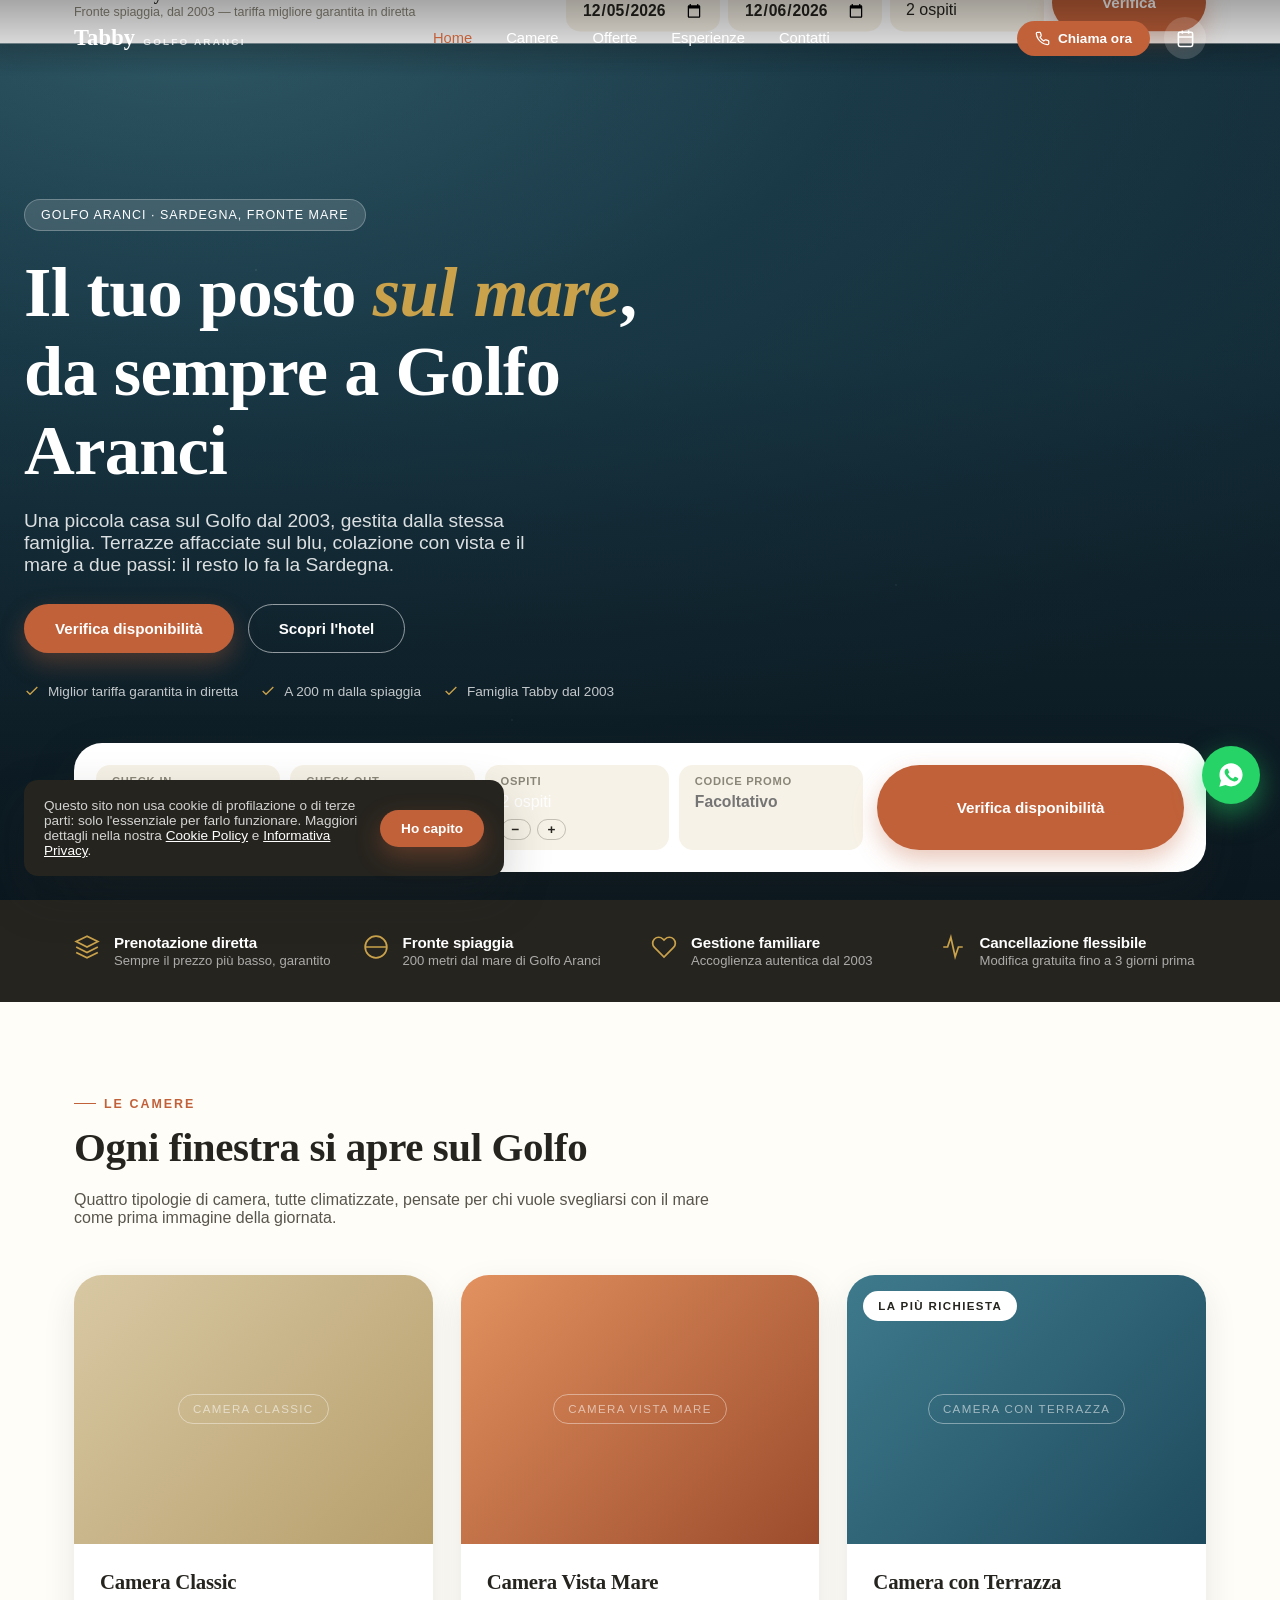
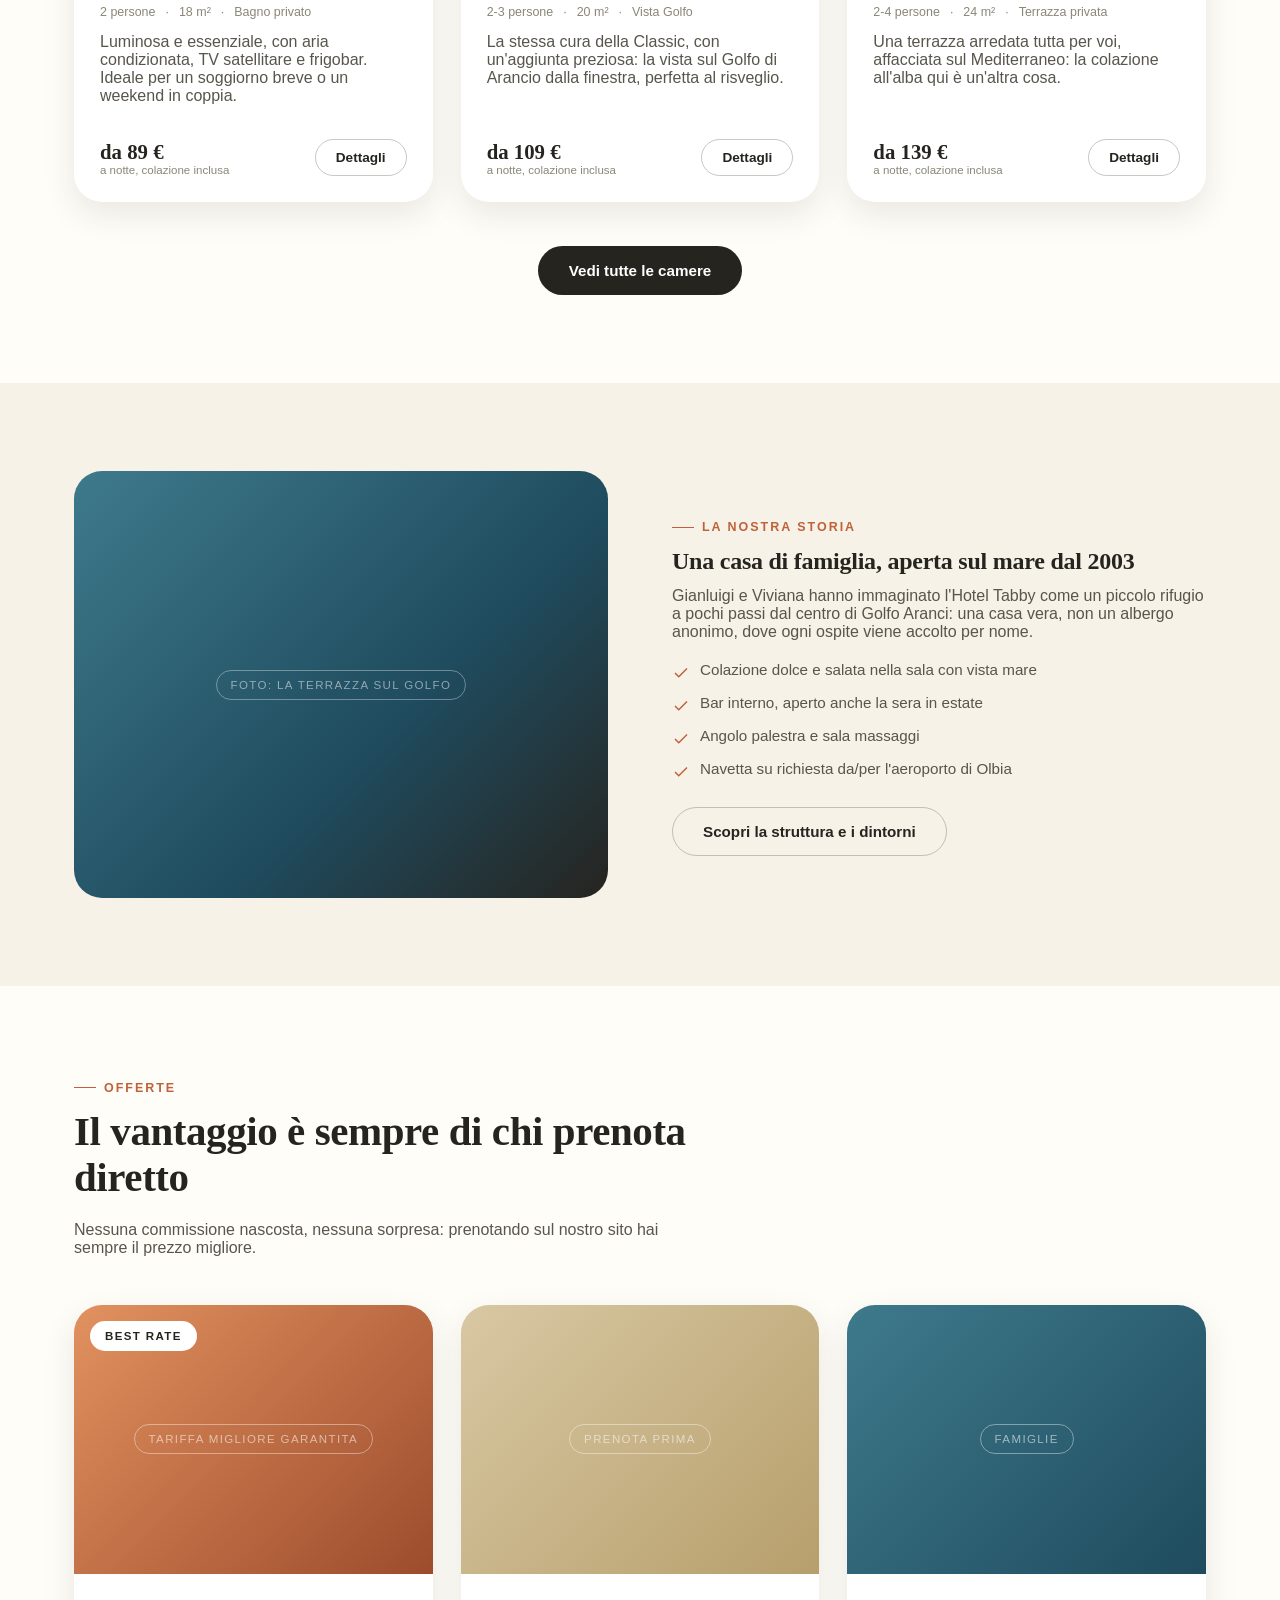
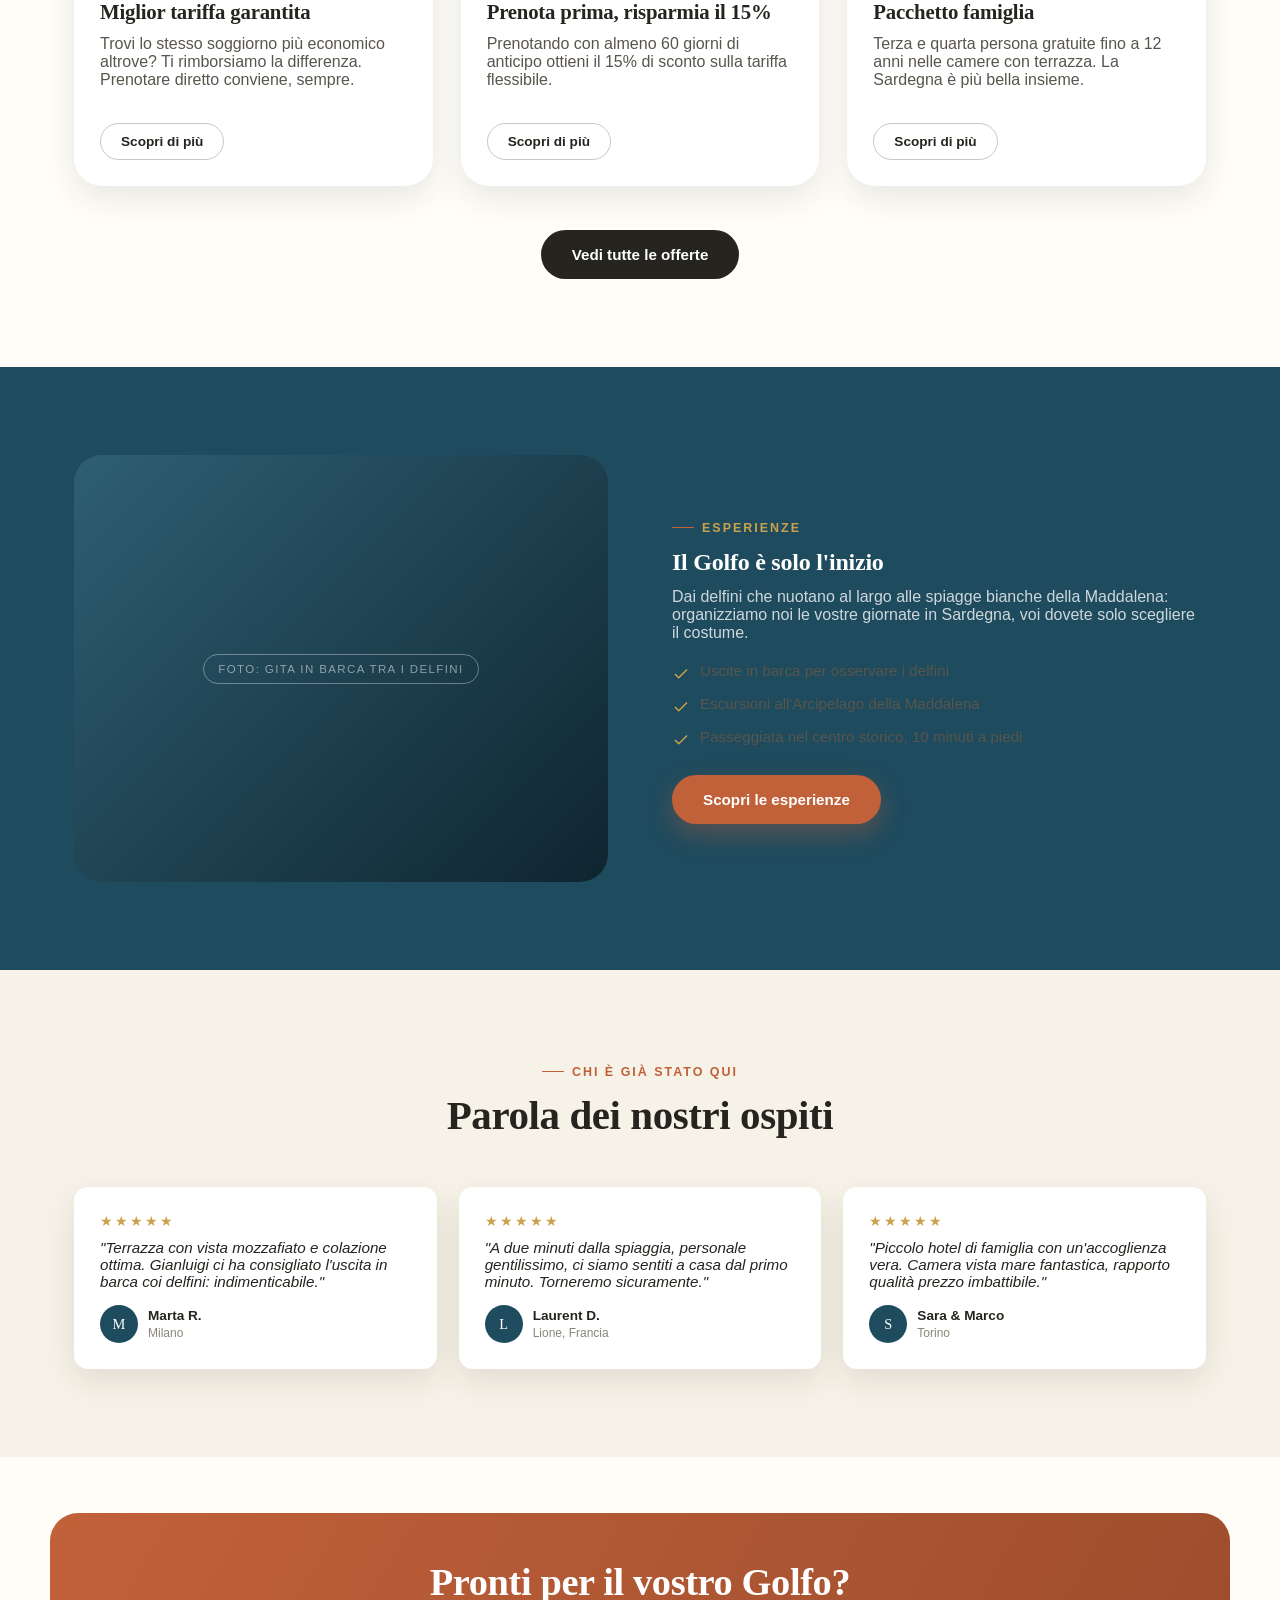
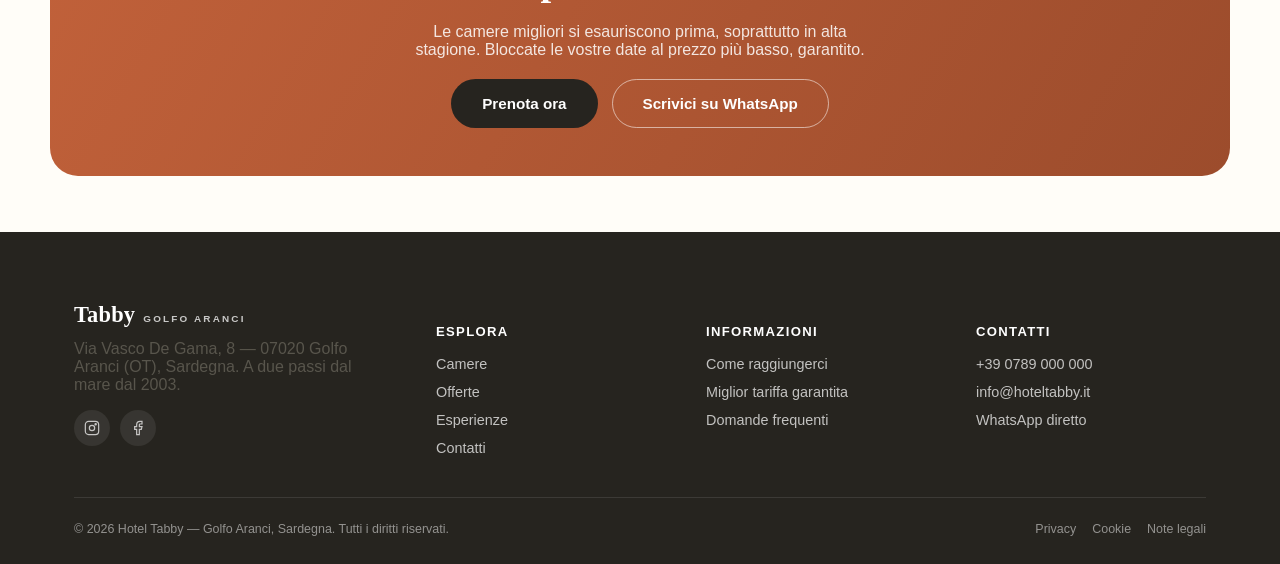
==== commit 9e4aff0b: "Add GDPR-compliant legal pages and drop external Google Fonts call Adds Privacy Policy, Cookie Polic" ====
--- a/index.html
+++ b/index.html
@@ -6,9 +6,6 @@
 <title>Hotel Tabby — Boutique sul mare a Golfo Aranci, Sardegna</title>
 <meta name="description" content="Hotel Tabby: a due passi dal mare di Golfo Aranci, in Sardegna. Camere con terrazza vista mare, colazione affacciata sul golfo, gite in barca tra i delfini. Prenota diretto al miglior prezzo garantito." />
 <link rel="icon" href="data:image/svg+xml,<svg xmlns=%22http://www.w3.org/2000/svg%22 viewBox=%220 0 100 100%22><text y=%22.9em%22 font-size=%2290%22>🌊</text></svg>" />
-<link rel="preconnect" href="https://fonts.googleapis.com" />
-<link rel="preconnect" href="https://fonts.gstatic.com" crossorigin />
-<link href="https://fonts.googleapis.com/css2?family=Fraunces:ital,wght@0,500;0,600;1,500&family=Work+Sans:wght@400;500;600;700&display=swap" rel="stylesheet" />
 <link rel="stylesheet" href="assets/css/style.css" />
 </head>
 <body>
@@ -390,7 +387,14 @@
       </div>
     </div>
     <div class="footer-bottom">
-      <span>© <span id="year"></span> Hotel Tabby — Golfo Aranci, Sardegna. Tutti i diritti riservati.</span>
+      <div class="footer-bottom-row">
+        <span>© <span id="year"></span> Hotel Tabby — Golfo Aranci, Sardegna. Tutti i diritti riservati.</span>
+        <nav class="footer-legal-links" aria-label="Informazioni legali">
+          <a href="privacy.html">Privacy</a>
+          <a href="cookie-policy.html">Cookie</a>
+          <a href="note-legali.html">Note legali</a>
+        </nav>
+      </div>
     </div>
   </div>
 </footer>
@@ -422,6 +426,14 @@
   </button>
 </div>
 
+<!-- Cookie / privacy notice -->
+<div class="cookie-notice" id="cookie-notice" role="dialog" aria-label="Informativa cookie">
+  <p>Questo sito non usa cookie di profilazione o di terze parti: solo l'essenziale per farlo funzionare. Maggiori dettagli nella nostra <a href="cookie-policy.html">Cookie Policy</a> e <a href="privacy.html">Informativa Privacy</a>.</p>
+  <div class="cookie-notice-actions">
+    <button type="button" class="btn btn-primary btn-sm" data-cookie-accept>Ho capito</button>
+  </div>
+</div>
+
 <script>document.getElementById("year").textContent = new Date().getFullYear();</script>
 <script src="assets/js/main.js"></script>
 </body>
--- a/assets/css/style.css
+++ b/assets/css/style.css
@@ -17,8 +17,8 @@
   --color-white: #ffffff;
   --color-cream: #fffdf8;
 
-  --font-display: "Fraunces", Georgia, "Times New Roman", serif;
-  --font-body: "Work Sans", "Helvetica Neue", Arial, sans-serif;
+  --font-display: Georgia, "Iowan Old Style", "Palatino Linotype", "Book Antiqua", serif;
+  --font-body: -apple-system, "Segoe UI", Roboto, "Helvetica Neue", Arial, sans-serif;
 
   --radius-s: 6px;
   --radius-m: 14px;
@@ -1277,6 +1277,30 @@
   color: rgba(255, 255, 255, 0.5);
 }
 
+.footer-bottom-row {
+  display: flex;
+  flex-direction: column;
+  gap: 12px;
+}
+
+.footer-legal-links {
+  display: flex;
+  flex-wrap: wrap;
+  gap: 16px;
+}
+
+.footer-legal-links a:hover {
+  color: var(--color-white);
+}
+
+@media (min-width: 640px) {
+  .footer-bottom-row {
+    flex-direction: row;
+    align-items: center;
+    justify-content: space-between;
+  }
+}
+
 .footer-social {
   display: flex;
   gap: 10px;
@@ -1316,6 +1340,141 @@
    ========================================================================== */
 .text-center { text-align: center; }
 .mt-0 { margin-top: 0; }
+
+/* ==========================================================================
+   Legal pages (privacy / cookie / note legali)
+   ========================================================================== */
+.legal-content {
+  max-width: 780px;
+  margin: 0 auto;
+}
+
+.legal-content h2 {
+  font-size: 1.5rem;
+  margin-top: 2.2em;
+}
+
+.legal-content h2:first-child {
+  margin-top: 0;
+}
+
+.legal-content h3 {
+  font-size: 1.1rem;
+  margin-top: 1.6em;
+}
+
+.legal-content p,
+.legal-content li {
+  color: var(--color-ink-soft);
+  line-height: 1.7;
+}
+
+.legal-content ul {
+  display: flex;
+  flex-direction: column;
+  gap: 8px;
+  margin: 0 0 1em;
+  padding-left: 1.3em;
+  list-style: disc;
+}
+
+.legal-content a {
+  color: var(--color-terracotta);
+  text-decoration: underline;
+}
+
+.legal-content strong {
+  color: var(--color-ink);
+}
+
+.legal-updated {
+  display: inline-block;
+  margin-bottom: 2em;
+  padding: 6px 14px;
+  border-radius: 999px;
+  background: var(--color-sand);
+  font-size: 0.78rem;
+  color: var(--color-ink-faint);
+}
+
+.legal-todo {
+  background: #fdf3e7;
+  border: 1px dashed var(--color-gold);
+  border-radius: var(--radius-s);
+  padding: 2px 8px;
+  color: var(--color-terracotta-dark);
+  font-weight: 600;
+  white-space: nowrap;
+}
+
+.legal-todo-box {
+  background: #fdf3e7;
+  border: 1px solid var(--color-gold);
+  border-radius: var(--radius-m);
+  padding: 18px 20px;
+  margin: 1.5em 0;
+}
+
+.legal-todo-box p {
+  color: var(--color-ink);
+  margin: 0;
+}
+
+/* ---------- Cookie / privacy notice banner ---------- */
+.cookie-notice {
+  position: fixed;
+  left: 16px;
+  right: 16px;
+  bottom: 16px;
+  z-index: 700;
+  max-width: 560px;
+  margin: 0 auto;
+  background: var(--color-ink);
+  color: rgba(255, 255, 255, 0.88);
+  border-radius: var(--radius-m);
+  box-shadow: var(--shadow-strong);
+  padding: 18px 20px;
+  display: none;
+  flex-direction: column;
+  gap: 12px;
+  transform: translateY(12px);
+  opacity: 0;
+  transition: transform 0.4s var(--ease), opacity 0.4s var(--ease);
+}
+
+.cookie-notice.is-visible {
+  display: flex;
+  transform: translateY(0);
+  opacity: 1;
+}
+
+.cookie-notice p {
+  color: rgba(255, 255, 255, 0.8);
+  font-size: 0.85rem;
+  margin: 0;
+}
+
+.cookie-notice a {
+  color: var(--color-white);
+  text-decoration: underline;
+}
+
+.cookie-notice-actions {
+  display: flex;
+  gap: 10px;
+  flex-shrink: 0;
+}
+
+@media (min-width: 640px) {
+  .cookie-notice {
+    flex-direction: row;
+    align-items: center;
+    left: 24px;
+    right: auto;
+    bottom: 24px;
+    max-width: 480px;
+  }
+}
 
 /* ==========================================================================
    Responsive
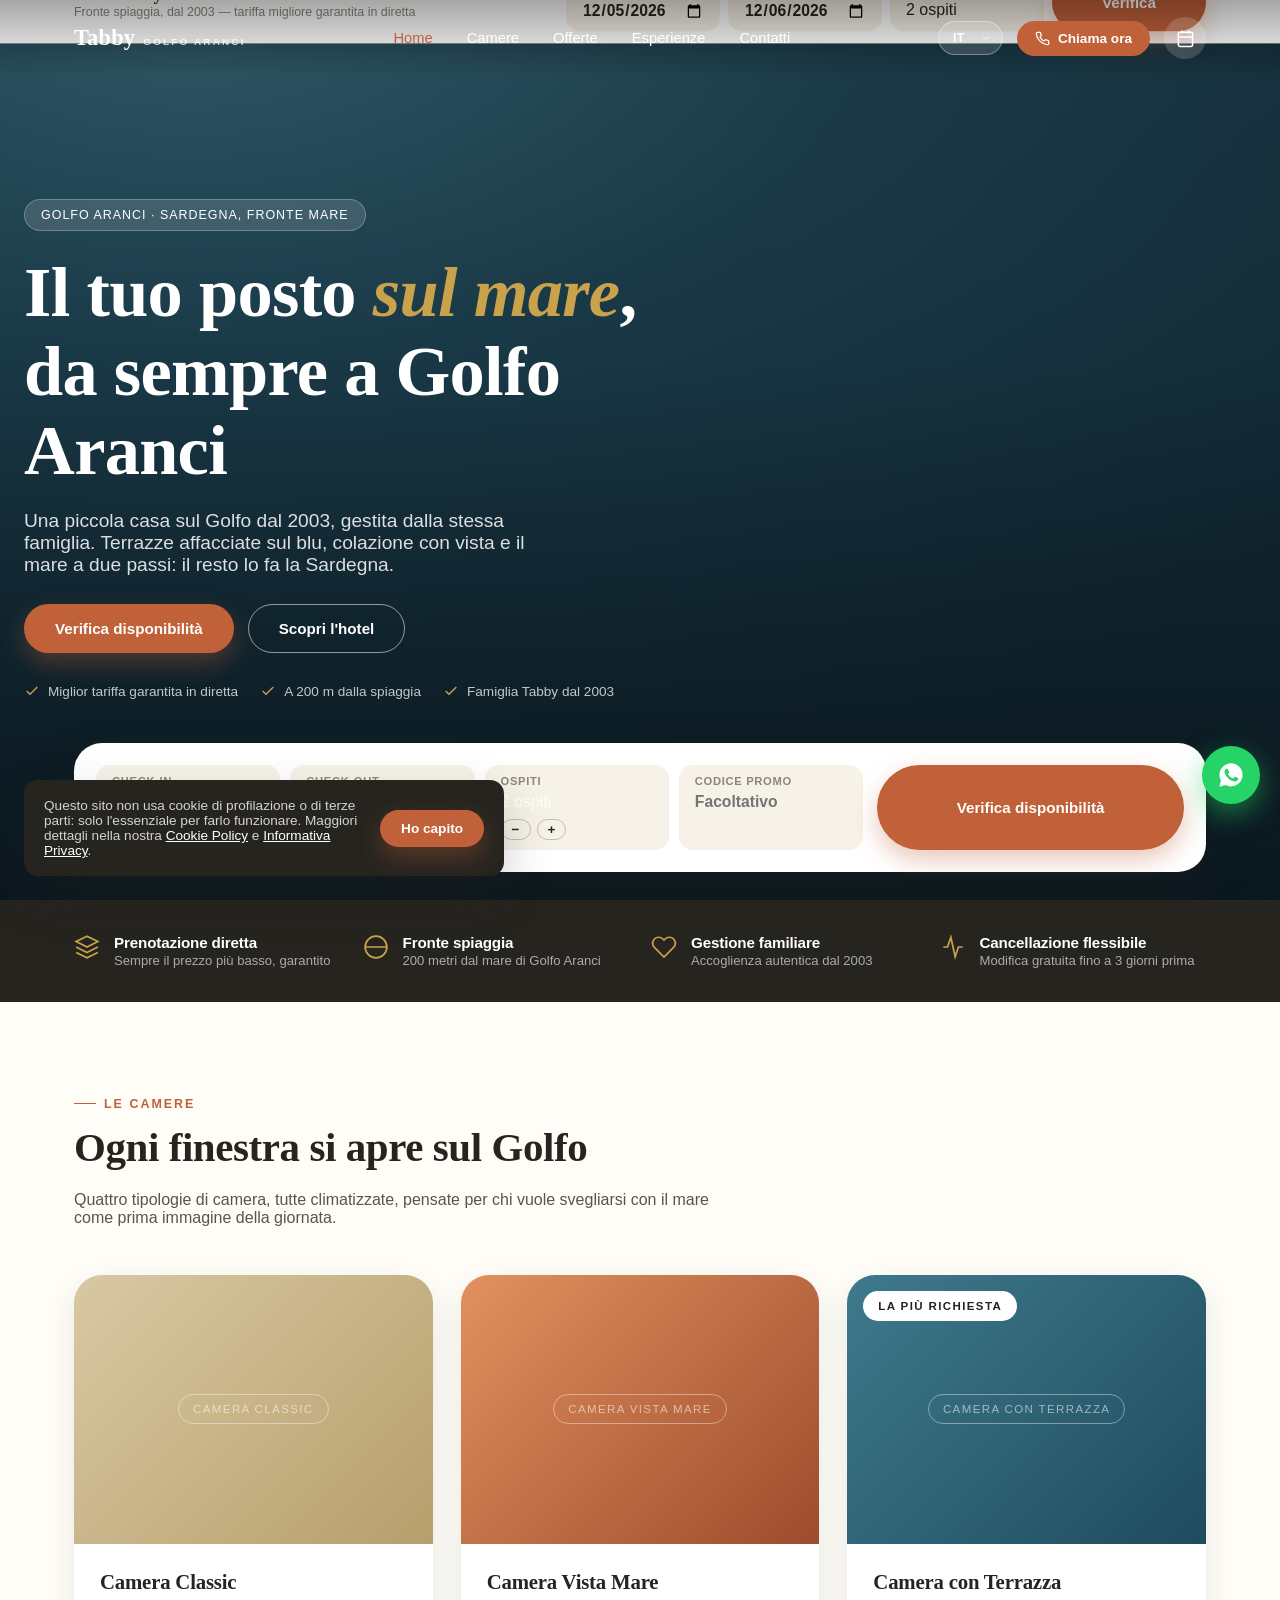
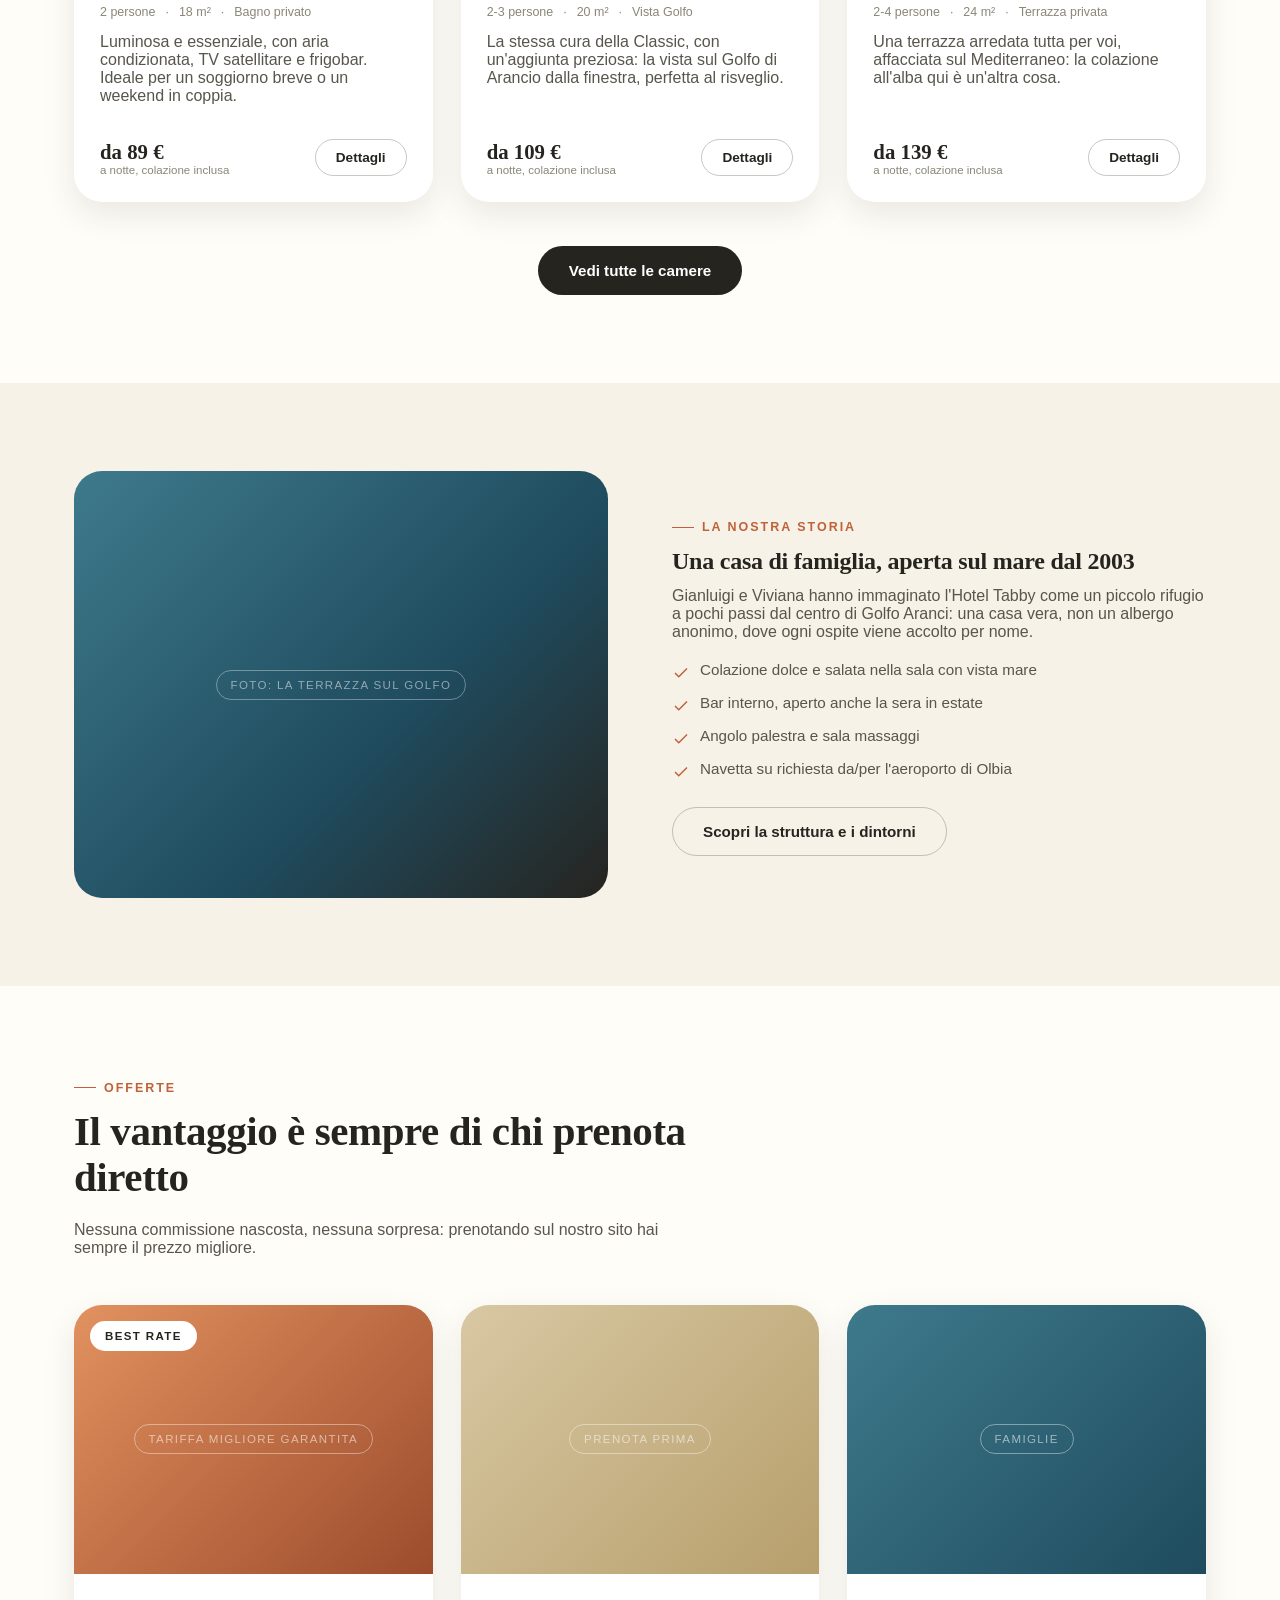
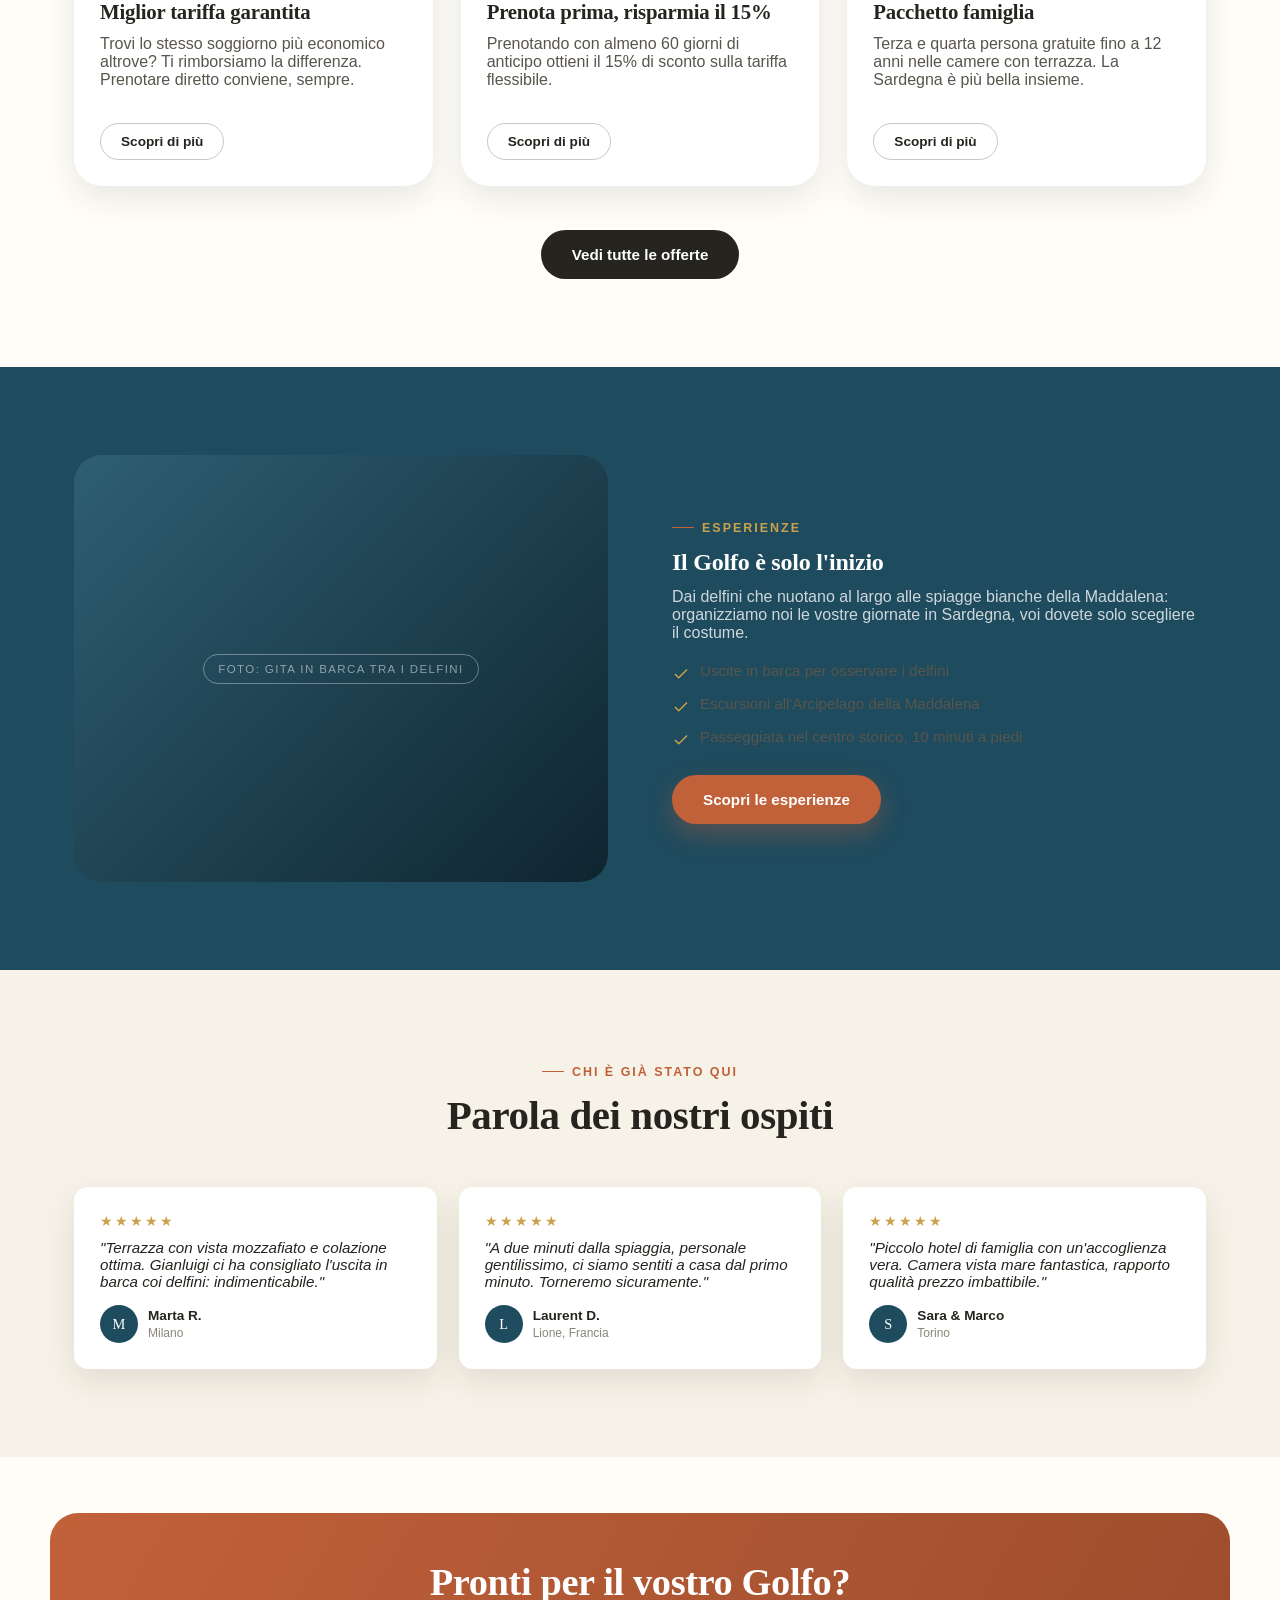
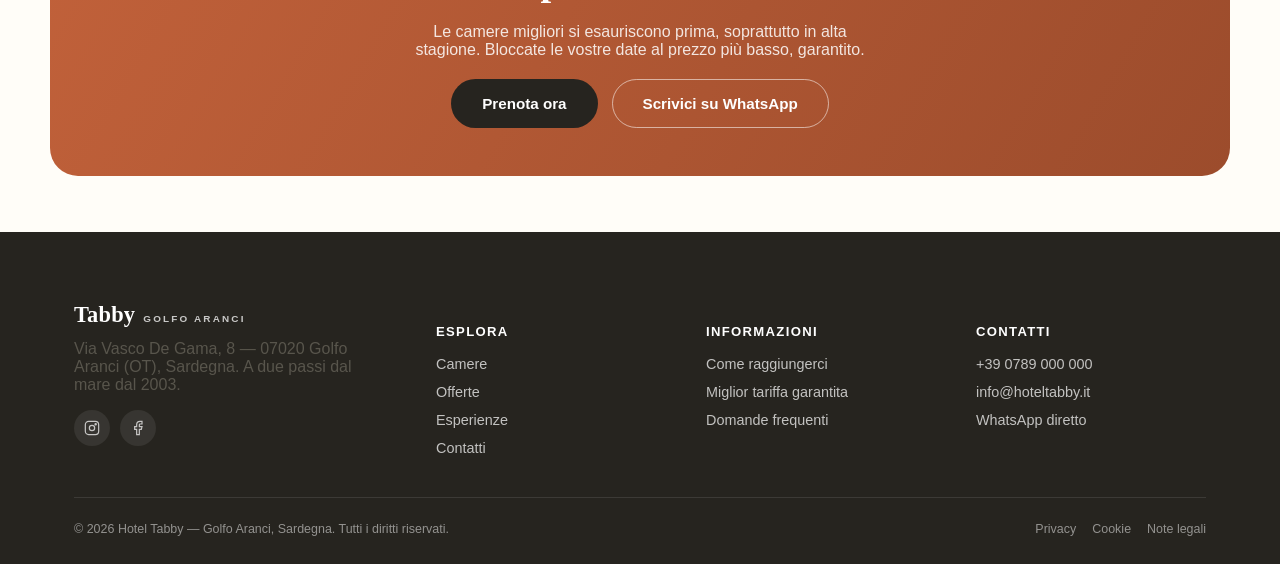
==== commit c0376478: "Add multi-language support (IT default, EN/FR/DE/ES selectable) Adds a lightweight client-side i18n " ====
--- a/index.html
+++ b/index.html
@@ -3,10 +3,10 @@
 <head>
 <meta charset="UTF-8" />
 <meta name="viewport" content="width=device-width, initial-scale=1, viewport-fit=cover" />
-<title>Hotel Tabby — Boutique sul mare a Golfo Aranci, Sardegna</title>
-<meta name="description" content="Hotel Tabby: a due passi dal mare di Golfo Aranci, in Sardegna. Camere con terrazza vista mare, colazione affacciata sul golfo, gite in barca tra i delfini. Prenota diretto al miglior prezzo garantito." />
+<title data-i18n="meta.home.title">Hotel Tabby — Boutique sul mare a Golfo Aranci, Sardegna</title>
+<meta name="description" data-i18n-content="meta.home.description" content="Hotel Tabby: a due passi dal mare di Golfo Aranci, in Sardegna. Camere con terrazza vista mare, colazione affacciata sul golfo, gite in barca tra i delfini. Prenota diretto al miglior prezzo garantito." />
 <link rel="icon" href="data:image/svg+xml,<svg xmlns=%22http://www.w3.org/2000/svg%22 viewBox=%220 0 100 100%22><text y=%22.9em%22 font-size=%2290%22>🌊</text></svg>" />
-<link rel="stylesheet" href="assets/css/style.css" />
+<link rel="stylesheet" href="assets/css/style.css?v=4" />
 </head>
 <body>
 
@@ -16,22 +16,29 @@
     <a href="index.html" class="brand">Tabby <small>Golfo Aranci</small></a>
     <nav class="nav-desktop" aria-label="Navigazione principale">
       <ul>
-        <li><a href="index.html">Home</a></li>
-        <li><a href="camere.html">Camere</a></li>
-        <li><a href="offerte.html">Offerte</a></li>
-        <li><a href="esperienze.html">Esperienze</a></li>
-        <li><a href="contatti.html">Contatti</a></li>
+        <li><a href="index.html" data-i18n="nav.home">Home</a></li>
+        <li><a href="camere.html" data-i18n="nav.rooms">Camere</a></li>
+        <li><a href="offerte.html" data-i18n="nav.offers">Offerte</a></li>
+        <li><a href="esperienze.html" data-i18n="nav.experiences">Esperienze</a></li>
+        <li><a href="contatti.html" data-i18n="nav.contact">Contatti</a></li>
       </ul>
     </nav>
     <div class="header-actions">
+      <select class="lang-switch" data-lang-switch aria-label="Lingua / Language / Langue / Sprache / Idioma">
+        <option value="it">IT</option>
+        <option value="en">EN</option>
+        <option value="fr">FR</option>
+        <option value="de">DE</option>
+        <option value="es">ES</option>
+      </select>
       <a class="call-pill" href="tel:+390789000000">
         <svg viewBox="0 0 24 24" fill="none" stroke="currentColor" stroke-width="2"><path d="M22 16.92v3a2 2 0 0 1-2.18 2 19.79 19.79 0 0 1-8.63-3.07 19.5 19.5 0 0 1-6-6 19.79 19.79 0 0 1-3.07-8.67A2 2 0 0 1 4.11 2h3a2 2 0 0 1 2 1.72c.127.96.361 1.903.7 2.81a2 2 0 0 1-.45 2.11L8.09 9.91a16 16 0 0 0 6 6l1.27-1.27a2 2 0 0 1 2.11-.45c.907.339 1.85.573 2.81.7A2 2 0 0 1 22 16.92z"/></svg>
-        Chiama ora
+        <span data-i18n="header.callNow">Chiama ora</span>
       </a>
-      <a class="icon-btn" href="camere.html#prenota" aria-label="Prenota">
+      <a class="icon-btn" href="camere.html#prenota" aria-label="Prenota" data-i18n-aria="header.bookAria">
         <svg viewBox="0 0 24 24" fill="none" stroke="currentColor" stroke-width="2"><rect x="3" y="4" width="18" height="18" rx="2"/><path d="M16 2v4M8 2v4M3 10h18"/></svg>
       </a>
-      <button class="nav-toggle" aria-label="Apri il menu">
+      <button class="nav-toggle" aria-label="Apri il menu" data-i18n-aria="header.menuAria">
         <svg viewBox="0 0 24 24" fill="none" stroke="currentColor" stroke-width="2"><path d="M3 12h18M3 6h18M3 18h18"/></svg>
       </button>
     </div>
@@ -43,17 +50,17 @@
   <div class="container sticky-bar-inner">
     <div class="sticky-bar-info">
       <strong>Hotel Tabby · Golfo Aranci</strong>
-      <span>Fronte spiaggia, dal 2003 — tariffa migliore garantita in diretta</span>
+      <span data-i18n="stickyBar.tagline">Fronte spiaggia, dal 2003 — tariffa migliore garantita in diretta</span>
     </div>
     <form class="booking-grid" data-booking-form style="flex:1;max-width:640px;display:grid;grid-template-columns:repeat(4,1fr);gap:8px;">
-      <div class="booking-field"><label for="sb-in">Check-in</label><input id="sb-in" type="date" data-checkin required /></div>
-      <div class="booking-field"><label for="sb-out">Check-out</label><input id="sb-out" type="date" data-checkout required /></div>
+      <div class="booking-field"><label for="sb-in" data-i18n="booking.checkin">Check-in</label><input id="sb-in" type="date" data-checkin required /></div>
+      <div class="booking-field"><label for="sb-out" data-i18n="booking.checkout">Check-out</label><input id="sb-out" type="date" data-checkout required /></div>
       <div class="booking-field" data-guest-control>
-        <label>Ospiti</label>
+        <label data-i18n="booking.guests">Ospiti</label>
         <input type="hidden" value="2" />
         <span data-guest-count>2 ospiti</span>
       </div>
-      <button type="submit" class="btn btn-primary booking-submit">Verifica</button>
+      <button type="submit" class="btn btn-primary booking-submit" data-i18n="booking.verify">Verifica</button>
     </form>
   </div>
 </div>
@@ -62,20 +69,27 @@
 <div class="mobile-nav" id="mobile-nav">
   <div class="mobile-nav-top">
     <a href="index.html" class="brand">Tabby <small>Golfo Aranci</small></a>
-    <button class="mobile-nav-close" aria-label="Chiudi il menu">
+    <button class="mobile-nav-close" aria-label="Chiudi il menu" data-i18n-aria="header.closeMenuAria">
       <svg viewBox="0 0 24 24" fill="none" stroke="currentColor" stroke-width="2"><path d="M18 6 6 18M6 6l12 12"/></svg>
     </button>
   </div>
   <ul>
-    <li><a href="index.html">Home</a></li>
-    <li><a href="camere.html">Camere</a></li>
-    <li><a href="offerte.html">Offerte</a></li>
-    <li><a href="esperienze.html">Esperienze</a></li>
-    <li><a href="contatti.html">Contatti</a></li>
+    <li><a href="index.html" data-i18n="nav.home">Home</a></li>
+    <li><a href="camere.html" data-i18n="nav.rooms">Camere</a></li>
+    <li><a href="offerte.html" data-i18n="nav.offers">Offerte</a></li>
+    <li><a href="esperienze.html" data-i18n="nav.experiences">Esperienze</a></li>
+    <li><a href="contatti.html" data-i18n="nav.contact">Contatti</a></li>
   </ul>
   <div class="mobile-nav-footer">
+    <select class="lang-switch" data-lang-switch aria-label="Lingua / Language / Langue / Sprache / Idioma">
+      <option value="it">Italiano</option>
+      <option value="en">English</option>
+      <option value="fr">Français</option>
+      <option value="de">Deutsch</option>
+      <option value="es">Español</option>
+    </select>
     <a href="tel:+390789000000">+39 0789 000 000</a>
-    <a href="https://wa.me/390789000000" target="_blank" rel="noopener">WhatsApp: scrivici ora</a>
+    <a href="https://wa.me/390789000000" target="_blank" rel="noopener" data-i18n="mobileNav.whatsapp">WhatsApp: scrivici ora</a>
     <a href="mailto:info@hoteltabby.it">info@hoteltabby.it</a>
   </div>
 </div>
@@ -85,17 +99,17 @@
 <section class="hero">
   <div class="hero-inner">
     <div class="hero-content">
-      <span class="hero-tag">Golfo Aranci · Sardegna, fronte mare</span>
-      <h1>Il tuo posto <em>sul mare</em>,<br />da sempre a Golfo Aranci</h1>
-      <p class="lead">Una piccola casa sul Golfo dal 2003, gestita dalla stessa famiglia. Terrazze affacciate sul blu, colazione con vista e il mare a due passi: il resto lo fa la Sardegna.</p>
+      <span class="hero-tag" data-i18n="home.hero.tag">Golfo Aranci · Sardegna, fronte mare</span>
+      <h1 data-i18n="home.hero.title" data-i18n-html>Il tuo posto <em>sul mare</em>,<br />da sempre a Golfo Aranci</h1>
+      <p class="lead" data-i18n="home.hero.lead">Una piccola casa sul Golfo dal 2003, gestita dalla stessa famiglia. Terrazze affacciate sul blu, colazione con vista e il mare a due passi: il resto lo fa la Sardegna.</p>
       <div class="hero-ctas">
-        <a href="camere.html#prenota" class="btn btn-primary">Verifica disponibilità</a>
-        <a href="#storia" class="btn btn-ghost">Scopri l'hotel</a>
+        <a href="camere.html#prenota" class="btn btn-primary" data-i18n="booking.checkAvailability">Verifica disponibilità</a>
+        <a href="#storia" class="btn btn-ghost" data-i18n="home.hero.cta2">Scopri l'hotel</a>
       </div>
       <ul class="hero-trust">
-        <li><svg viewBox="0 0 24 24" fill="none" stroke="currentColor" stroke-width="2"><path d="M20 6 9 17l-5-5"/></svg> Miglior tariffa garantita in diretta</li>
-        <li><svg viewBox="0 0 24 24" fill="none" stroke="currentColor" stroke-width="2"><path d="M20 6 9 17l-5-5"/></svg> A 200 m dalla spiaggia</li>
-        <li><svg viewBox="0 0 24 24" fill="none" stroke="currentColor" stroke-width="2"><path d="M20 6 9 17l-5-5"/></svg> Famiglia Tabby dal 2003</li>
+        <li><svg viewBox="0 0 24 24" fill="none" stroke="currentColor" stroke-width="2"><path d="M20 6 9 17l-5-5"/></svg> <span data-i18n="home.trust1">Miglior tariffa garantita in diretta</span></li>
+        <li><svg viewBox="0 0 24 24" fill="none" stroke="currentColor" stroke-width="2"><path d="M20 6 9 17l-5-5"/></svg> <span data-i18n="home.trust2">A 200 m dalla spiaggia</span></li>
+        <li><svg viewBox="0 0 24 24" fill="none" stroke="currentColor" stroke-width="2"><path d="M20 6 9 17l-5-5"/></svg> <span data-i18n="home.trust3">Famiglia Tabby dal 2003</span></li>
       </ul>
     </div>
 
@@ -103,15 +117,15 @@
       <form class="booking-card" data-booking-form>
         <div class="booking-grid">
           <div class="booking-field">
-            <label for="in-date">Check-in</label>
+            <label for="in-date" data-i18n="booking.checkin">Check-in</label>
             <input id="in-date" type="date" data-checkin required />
           </div>
           <div class="booking-field">
-            <label for="out-date">Check-out</label>
+            <label for="out-date" data-i18n="booking.checkout">Check-out</label>
             <input id="out-date" type="date" data-checkout required />
           </div>
           <div class="booking-field" data-guest-control>
-            <label>Ospiti</label>
+            <label data-i18n="booking.guests">Ospiti</label>
             <input type="hidden" value="2" />
             <span data-guest-count>2 ospiti</span>
             <div style="display:flex;gap:6px;margin-top:2px;">
@@ -120,11 +134,11 @@
             </div>
           </div>
           <div class="booking-field">
-            <label for="promo">Codice promo</label>
-            <input id="promo" type="text" placeholder="Facoltativo" />
-          </div>
-        </div>
-        <button type="submit" class="btn btn-primary booking-submit btn-block">Verifica disponibilità</button>
+            <label for="promo" data-i18n="booking.promo">Codice promo</label>
+            <input id="promo" type="text" placeholder="Facoltativo" data-i18n-placeholder="booking.promoPlaceholder" />
+          </div>
+        </div>
+        <button type="submit" class="btn btn-primary booking-submit btn-block" data-i18n="booking.checkAvailability">Verifica disponibilità</button>
       </form>
     </div>
   </div>
@@ -136,19 +150,19 @@
     <ul>
       <li>
         <svg viewBox="0 0 24 24" fill="none" stroke="currentColor" stroke-width="1.6"><path d="M12 2 2 7l10 5 10-5-10-5ZM2 17l10 5 10-5M2 12l10 5 10-5"/></svg>
-        <div><h4>Prenotazione diretta</h4><p>Sempre il prezzo più basso, garantito</p></div>
+        <div><h4 data-i18n="home.usp1.title">Prenotazione diretta</h4><p data-i18n="home.usp1.desc">Sempre il prezzo più basso, garantito</p></div>
       </li>
       <li>
         <svg viewBox="0 0 24 24" fill="none" stroke="currentColor" stroke-width="1.6"><path d="M2 12h20M2 12a10 10 0 0 1 20 0M2 12a10 10 0 0 0 20 0"/></svg>
-        <div><h4>Fronte spiaggia</h4><p>200 metri dal mare di Golfo Aranci</p></div>
+        <div><h4 data-i18n="home.usp2.title">Fronte spiaggia</h4><p data-i18n="home.usp2.desc">200 metri dal mare di Golfo Aranci</p></div>
       </li>
       <li>
         <svg viewBox="0 0 24 24" fill="none" stroke="currentColor" stroke-width="1.6"><path d="M20.84 4.61a5.5 5.5 0 0 0-7.78 0L12 5.67l-1.06-1.06a5.5 5.5 0 1 0-7.78 7.78L12 21.23l8.84-8.84a5.5 5.5 0 0 0 0-7.78Z"/></svg>
-        <div><h4>Gestione familiare</h4><p>Accoglienza autentica dal 2003</p></div>
+        <div><h4 data-i18n="home.usp3.title">Gestione familiare</h4><p data-i18n="home.usp3.desc">Accoglienza autentica dal 2003</p></div>
       </li>
       <li>
         <svg viewBox="0 0 24 24" fill="none" stroke="currentColor" stroke-width="1.6"><path d="M3 12h4l3-9 4 18 3-9h4"/></svg>
-        <div><h4>Cancellazione flessibile</h4><p>Modifica gratuita fino a 3 giorni prima</p></div>
+        <div><h4 data-i18n="home.usp4.title">Cancellazione flessibile</h4><p data-i18n="home.usp4.desc">Modifica gratuita fino a 3 giorni prima</p></div>
       </li>
     </ul>
   </div>
@@ -158,60 +172,60 @@
 <section class="section" id="camere">
   <div class="container">
     <div class="section-head">
-      <span class="eyebrow">Le camere</span>
-      <h2>Ogni finestra si apre sul Golfo</h2>
-      <p>Quattro tipologie di camera, tutte climatizzate, pensate per chi vuole svegliarsi con il mare come prima immagine della giornata.</p>
+      <span class="eyebrow" data-i18n="home.rooms.eyebrow">Le camere</span>
+      <h2 data-i18n="home.rooms.title">Ogni finestra si apre sul Golfo</h2>
+      <p data-i18n="home.rooms.lead">Quattro tipologie di camera, tutte climatizzate, pensate per chi vuole svegliarsi con il mare come prima immagine della giornata.</p>
     </div>
 
     <div class="grid cols-3 reveal">
       <article class="card">
-        <div class="card-media tone-sand"><span>Camera Classic</span></div>
-        <div class="card-body">
-          <h3>Camera Classic</h3>
+        <div class="card-media tone-sand"><span data-i18n="room.classic.name">Camera Classic</span></div>
+        <div class="card-body">
+          <h3 data-i18n="room.classic.name">Camera Classic</h3>
           <div class="card-meta">
-            <span>2 persone</span><span>·</span><span>18 m²</span><span>·</span><span>Bagno privato</span>
-          </div>
-          <p>Luminosa e essenziale, con aria condizionata, TV satellitare e frigobar. Ideale per un soggiorno breve o un weekend in coppia.</p>
+            <span data-i18n="room.classic.meta1">2 persone</span><span>·</span><span data-i18n="room.classic.meta2">18 m²</span><span>·</span><span data-i18n="room.classic.meta3">Bagno privato</span>
+          </div>
+          <p data-i18n="room.classic.desc">Luminosa e essenziale, con aria condizionata, TV satellitare e frigobar. Ideale per un soggiorno breve o un weekend in coppia.</p>
           <div class="card-footer">
-            <div class="price"><strong>da 89 €</strong><span>a notte, colazione inclusa</span></div>
-            <a href="camere.html#classic" class="btn btn-outline btn-sm">Dettagli</a>
-          </div>
-        </div>
-      </article>
-
-      <article class="card">
-        <div class="card-media tone-terracotta"><span>Camera Vista Mare</span></div>
-        <div class="card-body">
-          <h3>Camera Vista Mare</h3>
+            <div class="price"><strong data-i18n="room.classic.price">da 89 €</strong><span data-i18n="room.priceNote">a notte, colazione inclusa</span></div>
+            <a href="camere.html#classic" class="btn btn-outline btn-sm" data-i18n="common.details">Dettagli</a>
+          </div>
+        </div>
+      </article>
+
+      <article class="card">
+        <div class="card-media tone-terracotta"><span data-i18n="room.seaview.name">Camera Vista Mare</span></div>
+        <div class="card-body">
+          <h3 data-i18n="room.seaview.name">Camera Vista Mare</h3>
           <div class="card-meta">
-            <span>2-3 persone</span><span>·</span><span>20 m²</span><span>·</span><span>Vista Golfo</span>
-          </div>
-          <p>La stessa cura della Classic, con un'aggiunta preziosa: la vista sul Golfo di Arancio dalla finestra, perfetta al risveglio.</p>
+            <span data-i18n="room.seaview.meta1">2-3 persone</span><span>·</span><span data-i18n="room.seaview.meta2">20 m²</span><span>·</span><span data-i18n="room.seaview.meta3">Vista Golfo</span>
+          </div>
+          <p data-i18n="room.seaview.desc">La stessa cura della Classic, con un'aggiunta preziosa: la vista sul Golfo di Arancio dalla finestra, perfetta al risveglio.</p>
           <div class="card-footer">
-            <div class="price"><strong>da 109 €</strong><span>a notte, colazione inclusa</span></div>
-            <a href="camere.html#vista-mare" class="btn btn-outline btn-sm">Dettagli</a>
-          </div>
-        </div>
-      </article>
-
-      <article class="card">
-        <div class="card-media"><span class="card-badge">La più richiesta</span><span>Camera con Terrazza</span></div>
-        <div class="card-body">
-          <h3>Camera con Terrazza</h3>
+            <div class="price"><strong data-i18n="room.seaview.price">da 109 €</strong><span data-i18n="room.priceNote">a notte, colazione inclusa</span></div>
+            <a href="camere.html#vista-mare" class="btn btn-outline btn-sm" data-i18n="common.details">Dettagli</a>
+          </div>
+        </div>
+      </article>
+
+      <article class="card">
+        <div class="card-media"><span class="card-badge" data-i18n="room.terrace.badge">La più richiesta</span><span data-i18n="room.terrace.name">Camera con Terrazza</span></div>
+        <div class="card-body">
+          <h3 data-i18n="room.terrace.name">Camera con Terrazza</h3>
           <div class="card-meta">
-            <span>2-4 persone</span><span>·</span><span>24 m²</span><span>·</span><span>Terrazza privata</span>
-          </div>
-          <p>Una terrazza arredata tutta per voi, affacciata sul Mediterraneo: la colazione all'alba qui è un'altra cosa.</p>
+            <span data-i18n="room.terrace.meta1">2-4 persone</span><span>·</span><span data-i18n="room.terrace.meta2">24 m²</span><span>·</span><span data-i18n="room.terrace.meta3">Terrazza privata</span>
+          </div>
+          <p data-i18n="room.terrace.desc">Una terrazza arredata tutta per voi, affacciata sul Mediterraneo: la colazione all'alba qui è un'altra cosa.</p>
           <div class="card-footer">
-            <div class="price"><strong>da 139 €</strong><span>a notte, colazione inclusa</span></div>
-            <a href="camere.html#terrazza" class="btn btn-outline btn-sm">Dettagli</a>
+            <div class="price"><strong data-i18n="room.terrace.price">da 139 €</strong><span data-i18n="room.priceNote">a notte, colazione inclusa</span></div>
+            <a href="camere.html#terrazza" class="btn btn-outline btn-sm" data-i18n="common.details">Dettagli</a>
           </div>
         </div>
       </article>
     </div>
 
     <div class="section-cta">
-      <a href="camere.html" class="btn btn-dark">Vedi tutte le camere</a>
+      <a href="camere.html" class="btn btn-dark" data-i18n="home.rooms.cta">Vedi tutte le camere</a>
     </div>
   </div>
 </section>
@@ -220,18 +234,18 @@
 <section class="section section--sand" id="storia">
   <div class="container">
     <div class="split reveal">
-      <div class="split-media"><span>Foto: la terrazza sul Golfo</span></div>
+      <div class="split-media"><span data-i18n="home.storia.photoLabel">Foto: la terrazza sul Golfo</span></div>
       <div>
-        <span class="eyebrow">La nostra storia</span>
-        <h2>Una casa di famiglia, aperta sul mare dal 2003</h2>
-        <p>Gianluigi e Viviana hanno immaginato l'Hotel Tabby come un piccolo rifugio a pochi passi dal centro di Golfo Aranci: una casa vera, non un albergo anonimo, dove ogni ospite viene accolto per nome.</p>
+        <span class="eyebrow" data-i18n="home.storia.eyebrow">La nostra storia</span>
+        <h2 data-i18n="home.storia.title">Una casa di famiglia, aperta sul mare dal 2003</h2>
+        <p data-i18n="home.storia.lead">Gianluigi e Viviana hanno immaginato l'Hotel Tabby come un piccolo rifugio a pochi passi dal centro di Golfo Aranci: una casa vera, non un albergo anonimo, dove ogni ospite viene accolto per nome.</p>
         <ul class="check-list">
-          <li><svg viewBox="0 0 24 24" fill="none" stroke="currentColor" stroke-width="2"><path d="M20 6 9 17l-5-5"/></svg> Colazione dolce e salata nella sala con vista mare</li>
-          <li><svg viewBox="0 0 24 24" fill="none" stroke="currentColor" stroke-width="2"><path d="M20 6 9 17l-5-5"/></svg> Bar interno, aperto anche la sera in estate</li>
-          <li><svg viewBox="0 0 24 24" fill="none" stroke="currentColor" stroke-width="2"><path d="M20 6 9 17l-5-5"/></svg> Angolo palestra e sala massaggi</li>
-          <li><svg viewBox="0 0 24 24" fill="none" stroke="currentColor" stroke-width="2"><path d="M20 6 9 17l-5-5"/></svg> Navetta su richiesta da/per l'aeroporto di Olbia</li>
+          <li><svg viewBox="0 0 24 24" fill="none" stroke="currentColor" stroke-width="2"><path d="M20 6 9 17l-5-5"/></svg> <span data-i18n="home.storia.list1">Colazione dolce e salata nella sala con vista mare</span></li>
+          <li><svg viewBox="0 0 24 24" fill="none" stroke="currentColor" stroke-width="2"><path d="M20 6 9 17l-5-5"/></svg> <span data-i18n="home.storia.list2">Bar interno, aperto anche la sera in estate</span></li>
+          <li><svg viewBox="0 0 24 24" fill="none" stroke="currentColor" stroke-width="2"><path d="M20 6 9 17l-5-5"/></svg> <span data-i18n="home.storia.list3">Angolo palestra e sala massaggi</span></li>
+          <li><svg viewBox="0 0 24 24" fill="none" stroke="currentColor" stroke-width="2"><path d="M20 6 9 17l-5-5"/></svg> <span data-i18n="home.storia.list4">Navetta su richiesta da/per l'aeroporto di Olbia</span></li>
         </ul>
-        <a href="esperienze.html" class="btn btn-outline">Scopri la struttura e i dintorni</a>
+        <a href="esperienze.html" class="btn btn-outline" data-i18n="home.storia.cta">Scopri la struttura e i dintorni</a>
       </div>
     </div>
   </div>
@@ -241,40 +255,40 @@
 <section class="section" id="offerte">
   <div class="container">
     <div class="section-head">
-      <span class="eyebrow">Offerte</span>
-      <h2>Il vantaggio è sempre di chi prenota diretto</h2>
-      <p>Nessuna commissione nascosta, nessuna sorpresa: prenotando sul nostro sito hai sempre il prezzo migliore.</p>
+      <span class="eyebrow" data-i18n="home.offers.eyebrow">Offerte</span>
+      <h2 data-i18n="home.offers.title">Il vantaggio è sempre di chi prenota diretto</h2>
+      <p data-i18n="home.offers.lead">Nessuna commissione nascosta, nessuna sorpresa: prenotando sul nostro sito hai sempre il prezzo migliore.</p>
     </div>
 
     <div class="grid cols-3 reveal">
       <article class="card">
-        <div class="card-media tone-terracotta"><span class="card-badge">Best Rate</span><span>Tariffa migliore garantita</span></div>
-        <div class="card-body">
-          <h3>Miglior tariffa garantita</h3>
-          <p>Trovi lo stesso soggiorno più economico altrove? Ti rimborsiamo la differenza. Prenotare diretto conviene, sempre.</p>
-          <div class="card-footer"><a href="offerte.html#best-rate" class="btn btn-outline btn-sm">Scopri di più</a></div>
-        </div>
-      </article>
-      <article class="card">
-        <div class="card-media tone-sand"><span>Prenota prima</span></div>
-        <div class="card-body">
-          <h3>Prenota prima, risparmia il 15%</h3>
-          <p>Prenotando con almeno 60 giorni di anticipo ottieni il 15% di sconto sulla tariffa flessibile.</p>
-          <div class="card-footer"><a href="offerte.html#early-booking" class="btn btn-outline btn-sm">Scopri di più</a></div>
-        </div>
-      </article>
-      <article class="card">
-        <div class="card-media"><span>Famiglie</span></div>
-        <div class="card-body">
-          <h3>Pacchetto famiglia</h3>
-          <p>Terza e quarta persona gratuite fino a 12 anni nelle camere con terrazza. La Sardegna è più bella insieme.</p>
-          <div class="card-footer"><a href="offerte.html#famiglia" class="btn btn-outline btn-sm">Scopri di più</a></div>
+        <div class="card-media tone-terracotta"><span class="card-badge">Best Rate</span><span data-i18n="offer.bestrate.tag">Tariffa migliore garantita</span></div>
+        <div class="card-body">
+          <h3 data-i18n="offer.bestrate.title">Miglior tariffa garantita</h3>
+          <p data-i18n="offer.bestrate.desc">Trovi lo stesso soggiorno più economico altrove? Ti rimborsiamo la differenza. Prenotare diretto conviene, sempre.</p>
+          <div class="card-footer"><a href="offerte.html#best-rate" class="btn btn-outline btn-sm" data-i18n="common.discoverMore">Scopri di più</a></div>
+        </div>
+      </article>
+      <article class="card">
+        <div class="card-media tone-sand"><span data-i18n="offer.early.tag">Prenota prima</span></div>
+        <div class="card-body">
+          <h3 data-i18n="offer.early.title">Prenota prima, risparmia il 15%</h3>
+          <p data-i18n="offer.early.desc">Prenotando con almeno 60 giorni di anticipo ottieni il 15% di sconto sulla tariffa flessibile.</p>
+          <div class="card-footer"><a href="offerte.html#early-booking" class="btn btn-outline btn-sm" data-i18n="common.discoverMore">Scopri di più</a></div>
+        </div>
+      </article>
+      <article class="card">
+        <div class="card-media"><span data-i18n="offer.family.tag">Famiglie</span></div>
+        <div class="card-body">
+          <h3 data-i18n="offer.family.title">Pacchetto famiglia</h3>
+          <p data-i18n="offer.family.desc">Terza e quarta persona gratuite fino a 12 anni nelle camere con terrazza. La Sardegna è più bella insieme.</p>
+          <div class="card-footer"><a href="offerte.html#famiglia" class="btn btn-outline btn-sm" data-i18n="common.discoverMore">Scopri di più</a></div>
         </div>
       </article>
     </div>
 
     <div class="section-cta">
-      <a href="offerte.html" class="btn btn-dark">Vedi tutte le offerte</a>
+      <a href="offerte.html" class="btn btn-dark" data-i18n="home.offers.cta">Vedi tutte le offerte</a>
     </div>
   </div>
 </section>
@@ -284,17 +298,17 @@
   <div class="container">
     <div class="split reveal">
       <div>
-        <span class="eyebrow" style="color:var(--color-gold);">Esperienze</span>
-        <h2>Il Golfo è solo l'inizio</h2>
-        <p>Dai delfini che nuotano al largo alle spiagge bianche della Maddalena: organizziamo noi le vostre giornate in Sardegna, voi dovete solo scegliere il costume.</p>
+        <span class="eyebrow" style="color:var(--color-gold);" data-i18n="home.experience.eyebrow">Esperienze</span>
+        <h2 data-i18n="home.experience.title">Il Golfo è solo l'inizio</h2>
+        <p data-i18n="home.experience.lead">Dai delfini che nuotano al largo alle spiagge bianche della Maddalena: organizziamo noi le vostre giornate in Sardegna, voi dovete solo scegliere il costume.</p>
         <ul class="check-list">
-          <li><svg viewBox="0 0 24 24" fill="none" stroke="currentColor" stroke-width="2" style="color:var(--color-gold);"><path d="M20 6 9 17l-5-5"/></svg> Uscite in barca per osservare i delfini</li>
-          <li><svg viewBox="0 0 24 24" fill="none" stroke="currentColor" stroke-width="2" style="color:var(--color-gold);"><path d="M20 6 9 17l-5-5"/></svg> Escursioni all'Arcipelago della Maddalena</li>
-          <li><svg viewBox="0 0 24 24" fill="none" stroke="currentColor" stroke-width="2" style="color:var(--color-gold);"><path d="M20 6 9 17l-5-5"/></svg> Passeggiata nel centro storico, 10 minuti a piedi</li>
+          <li><svg viewBox="0 0 24 24" fill="none" stroke="currentColor" stroke-width="2" style="color:var(--color-gold);"><path d="M20 6 9 17l-5-5"/></svg> <span data-i18n="home.experience.list1">Uscite in barca per osservare i delfini</span></li>
+          <li><svg viewBox="0 0 24 24" fill="none" stroke="currentColor" stroke-width="2" style="color:var(--color-gold);"><path d="M20 6 9 17l-5-5"/></svg> <span data-i18n="home.experience.list2">Escursioni all'Arcipelago della Maddalena</span></li>
+          <li><svg viewBox="0 0 24 24" fill="none" stroke="currentColor" stroke-width="2" style="color:var(--color-gold);"><path d="M20 6 9 17l-5-5"/></svg> <span data-i18n="home.experience.list3">Passeggiata nel centro storico, 10 minuti a piedi</span></li>
         </ul>
-        <a href="esperienze.html" class="btn btn-primary">Scopri le esperienze</a>
-      </div>
-      <div class="split-media reverse-order" style="background:linear-gradient(135deg,#2e5f73,#0f2530);"><span>Foto: gita in barca tra i delfini</span></div>
+        <a href="esperienze.html" class="btn btn-primary" data-i18n="home.experience.cta">Scopri le esperienze</a>
+      </div>
+      <div class="split-media reverse-order" style="background:linear-gradient(135deg,#2e5f73,#0f2530);"><span data-i18n="home.experience.photoLabel">Foto: gita in barca tra i delfini</span></div>
     </div>
   </div>
 </section>
@@ -303,32 +317,32 @@
 <section class="section section--sand">
   <div class="container">
     <div class="section-head center">
-      <span class="eyebrow">Chi è già stato qui</span>
-      <h2>Parola dei nostri ospiti</h2>
+      <span class="eyebrow" data-i18n="home.testimonials.eyebrow">Chi è già stato qui</span>
+      <h2 data-i18n="home.testimonials.title">Parola dei nostri ospiti</h2>
     </div>
     <div class="testimonials reveal">
       <div class="testimonial">
         <div class="stars">★★★★★</div>
-        <p>"Terrazza con vista mozzafiato e colazione ottima. Gianluigi ci ha consigliato l'uscita in barca coi delfini: indimenticabile."</p>
+        <p data-i18n="home.testimonial1.quote">"Terrazza con vista mozzafiato e colazione ottima. Gianluigi ci ha consigliato l'uscita in barca coi delfini: indimenticabile."</p>
         <div class="testimonial-author">
           <div class="testimonial-avatar">M</div>
-          <div><strong>Marta R.</strong><span>Milano</span></div>
+          <div><strong>Marta R.</strong><span data-i18n="home.testimonial1.location">Milano</span></div>
         </div>
       </div>
       <div class="testimonial">
         <div class="stars">★★★★★</div>
-        <p>"A due minuti dalla spiaggia, personale gentilissimo, ci siamo sentiti a casa dal primo minuto. Torneremo sicuramente."</p>
+        <p data-i18n="home.testimonial2.quote">"A due minuti dalla spiaggia, personale gentilissimo, ci siamo sentiti a casa dal primo minuto. Torneremo sicuramente."</p>
         <div class="testimonial-author">
           <div class="testimonial-avatar">L</div>
-          <div><strong>Laurent D.</strong><span>Lione, Francia</span></div>
+          <div><strong>Laurent D.</strong><span data-i18n="home.testimonial2.location">Lione, Francia</span></div>
         </div>
       </div>
       <div class="testimonial">
         <div class="stars">★★★★★</div>
-        <p>"Piccolo hotel di famiglia con un'accoglienza vera. Camera vista mare fantastica, rapporto qualità prezzo imbattibile."</p>
+        <p data-i18n="home.testimonial3.quote">"Piccolo hotel di famiglia con un'accoglienza vera. Camera vista mare fantastica, rapporto qualità prezzo imbattibile."</p>
         <div class="testimonial-author">
           <div class="testimonial-avatar">S</div>
-          <div><strong>Sara & Marco</strong><span>Torino</span></div>
+          <div><strong>Sara & Marco</strong><span data-i18n="home.testimonial3.location">Torino</span></div>
         </div>
       </div>
     </div>
@@ -338,11 +352,11 @@
 <!-- ============ CTA BANNER ============ -->
 <section class="section--tight">
   <div class="cta-banner reveal">
-    <h2>Pronti per il vostro Golfo?</h2>
-    <p>Le camere migliori si esauriscono prima, soprattutto in alta stagione. Bloccate le vostre date al prezzo più basso, garantito.</p>
+    <h2 data-i18n="home.cta.title">Pronti per il vostro Golfo?</h2>
+    <p data-i18n="home.cta.lead">Le camere migliori si esauriscono prima, soprattutto in alta stagione. Bloccate le vostre date al prezzo più basso, garantito.</p>
     <div class="cta-banner-actions">
-      <a href="camere.html#prenota" class="btn btn-dark">Prenota ora</a>
-      <a href="https://wa.me/390789000000" target="_blank" rel="noopener" class="btn btn-ghost">Scrivici su WhatsApp</a>
+      <a href="camere.html#prenota" class="btn btn-dark" data-i18n="common.bookNow">Prenota ora</a>
+      <a href="https://wa.me/390789000000" target="_blank" rel="noopener" class="btn btn-ghost" data-i18n="floating.whatsapp">Scrivici su WhatsApp</a>
     </div>
   </div>
 </section>
@@ -354,45 +368,45 @@
     <div class="footer-grid">
       <div class="footer-brand">
         <a href="index.html" class="brand">Tabby <small>Golfo Aranci</small></a>
-        <p style="max-width:280px;">Via Vasco De Gama, 8 — 07020 Golfo Aranci (OT), Sardegna. A due passi dal mare dal 2003.</p>
+        <p style="max-width:280px;" data-i18n="footer.addressLine">Via Vasco De Gama, 8 — 07020 Golfo Aranci (OT), Sardegna. A due passi dal mare dal 2003.</p>
         <div class="footer-social">
           <a href="https://www.instagram.com/hoteltabby/" target="_blank" rel="noopener" aria-label="Instagram"><svg viewBox="0 0 24 24" fill="none" stroke="currentColor" stroke-width="1.8"><rect x="2" y="2" width="20" height="20" rx="5"/><circle cx="12" cy="12" r="4"/><circle cx="17.5" cy="6.5" r="1"/></svg></a>
           <a href="https://www.facebook.com/hoteltabbygolfoaranci/" target="_blank" rel="noopener" aria-label="Facebook"><svg viewBox="0 0 24 24" fill="none" stroke="currentColor" stroke-width="1.8"><path d="M18 2h-3a5 5 0 0 0-5 5v3H7v4h3v8h4v-8h3l1-4h-4V7a1 1 0 0 1 1-1h3z"/></svg></a>
         </div>
       </div>
       <div class="footer-col">
-        <h5>Esplora</h5>
+        <h5 data-i18n="footer.explore">Esplora</h5>
         <ul>
-          <li><a href="camere.html">Camere</a></li>
-          <li><a href="offerte.html">Offerte</a></li>
-          <li><a href="esperienze.html">Esperienze</a></li>
-          <li><a href="contatti.html">Contatti</a></li>
+          <li><a href="camere.html" data-i18n="nav.rooms">Camere</a></li>
+          <li><a href="offerte.html" data-i18n="nav.offers">Offerte</a></li>
+          <li><a href="esperienze.html" data-i18n="nav.experiences">Esperienze</a></li>
+          <li><a href="contatti.html" data-i18n="nav.contact">Contatti</a></li>
         </ul>
       </div>
       <div class="footer-col">
-        <h5>Informazioni</h5>
+        <h5 data-i18n="footer.info">Informazioni</h5>
         <ul>
-          <li><a href="contatti.html">Come raggiungerci</a></li>
-          <li><a href="offerte.html#best-rate">Miglior tariffa garantita</a></li>
-          <li><a href="contatti.html#faq">Domande frequenti</a></li>
+          <li><a href="contatti.html" data-i18n="footer.howToReach">Come raggiungerci</a></li>
+          <li><a href="offerte.html#best-rate" data-i18n="footer.bestRate">Miglior tariffa garantita</a></li>
+          <li><a href="contatti.html#faq" data-i18n="footer.faq">Domande frequenti</a></li>
         </ul>
       </div>
       <div class="footer-col">
-        <h5>Contatti</h5>
+        <h5 data-i18n="nav.contact">Contatti</h5>
         <ul>
           <li><a href="tel:+390789000000">+39 0789 000 000</a></li>
           <li><a href="mailto:info@hoteltabby.it">info@hoteltabby.it</a></li>
-          <li><a href="https://wa.me/390789000000" target="_blank" rel="noopener">WhatsApp diretto</a></li>
+          <li><a href="https://wa.me/390789000000" target="_blank" rel="noopener" data-i18n="footer.whatsappDirect">WhatsApp diretto</a></li>
         </ul>
       </div>
     </div>
     <div class="footer-bottom">
       <div class="footer-bottom-row">
-        <span>© <span id="year"></span> Hotel Tabby — Golfo Aranci, Sardegna. Tutti i diritti riservati.</span>
+        <span>© <span id="year"></span> <span data-i18n="footer.copyright">Hotel Tabby — Golfo Aranci, Sardegna. Tutti i diritti riservati.</span></span>
         <nav class="footer-legal-links" aria-label="Informazioni legali">
-          <a href="privacy.html">Privacy</a>
-          <a href="cookie-policy.html">Cookie</a>
-          <a href="note-legali.html">Note legali</a>
+          <a href="privacy.html" data-i18n="footer.legalPrivacy">Privacy</a>
+          <a href="cookie-policy.html" data-i18n="footer.legalCookie">Cookie</a>
+          <a href="note-legali.html" data-i18n="footer.legalNotice">Note legali</a>
         </nav>
       </div>
     </div>
@@ -401,8 +415,8 @@
 
 <!-- Mobile persistent CTA -->
 <div class="mobile-cta">
-  <a href="tel:+390789000000" class="btn btn-outline"><svg viewBox="0 0 24 24" width="16" height="16" fill="none" stroke="currentColor" stroke-width="2" style="margin-right:6px;"><path d="M22 16.92v3a2 2 0 0 1-2.18 2 19.79 19.79 0 0 1-8.63-3.07 19.5 19.5 0 0 1-6-6 19.79 19.79 0 0 1-3.07-8.67A2 2 0 0 1 4.11 2h3a2 2 0 0 1 2 1.72c.127.96.361 1.903.7 2.81a2 2 0 0 1-.45 2.11L8.09 9.91a16 16 0 0 0 6 6l1.27-1.27a2 2 0 0 1 2.11-.45c.907.339 1.85.573 2.81.7A2 2 0 0 1 22 16.92z"/></svg>Chiama</a>
-  <a href="camere.html#prenota" class="btn btn-primary">Prenota ora</a>
+  <a href="tel:+390789000000" class="btn btn-outline"><svg viewBox="0 0 24 24" width="16" height="16" fill="none" stroke="currentColor" stroke-width="2" style="margin-right:6px;"><path d="M22 16.92v3a2 2 0 0 1-2.18 2 19.79 19.79 0 0 1-8.63-3.07 19.5 19.5 0 0 1-6-6 19.79 19.79 0 0 1-3.07-8.67A2 2 0 0 1 4.11 2h3a2 2 0 0 1 2 1.72c.127.96.361 1.903.7 2.81a2 2 0 0 1-.45 2.11L8.09 9.91a16 16 0 0 0 6 6l1.27-1.27a2 2 0 0 1 2.11-.45c.907.339 1.85.573 2.81.7A2 2 0 0 1 22 16.92z"/></svg><span data-i18n="mobileCta.call">Chiama</span></a>
+  <a href="camere.html#prenota" class="btn btn-primary" data-i18n="common.bookNow">Prenota ora</a>
 </div>
 
 <!-- Floating WhatsApp contact -->
@@ -410,31 +424,32 @@
   <div class="floating-contact-panel">
     <a href="https://wa.me/390789000000" target="_blank" rel="noopener">
       <svg viewBox="0 0 24 24" fill="currentColor"><path d="M12.04 2C6.58 2 2.13 6.45 2.13 11.91c0 1.75.46 3.39 1.26 4.81L2 22l5.42-1.35a9.9 9.9 0 0 0 4.62 1.15h.01c5.46 0 9.9-4.45 9.9-9.91C21.95 6.45 17.5 2 12.04 2Zm5.8 14.03c-.24.68-1.39 1.3-1.92 1.38-.49.08-1.1.11-1.78-.11-.41-.13-.94-.3-1.62-.6-2.86-1.24-4.72-4.13-4.86-4.32-.14-.19-1.16-1.55-1.16-2.95 0-1.4.73-2.09 1-2.38.27-.29.58-.36.78-.36.19 0 .39 0 .56.01.18.01.42-.07.65.5.24.58.82 2 .89 2.15.07.15.12.32.02.51-.1.19-.15.31-.3.48-.15.17-.31.38-.44.51-.15.15-.3.31-.13.6.17.29.76 1.25 1.63 2.02 1.12.99 2.06 1.3 2.35 1.45.29.15.46.13.63-.08.17-.21.72-.84.91-1.13.19-.29.38-.24.64-.14.26.1 1.65.78 1.93.92.28.14.47.21.54.33.07.12.07.68-.17 1.36Z"/></svg>
-      Scrivici su WhatsApp
+      <span data-i18n="floating.whatsapp">Scrivici su WhatsApp</span>
     </a>
     <a href="tel:+390789000000">
       <svg viewBox="0 0 24 24" fill="none" stroke="currentColor" stroke-width="2"><path d="M22 16.92v3a2 2 0 0 1-2.18 2 19.79 19.79 0 0 1-8.63-3.07 19.5 19.5 0 0 1-6-6 19.79 19.79 0 0 1-3.07-8.67A2 2 0 0 1 4.11 2h3a2 2 0 0 1 2 1.72c.127.96.361 1.903.7 2.81a2 2 0 0 1-.45 2.11L8.09 9.91a16 16 0 0 0 6 6l1.27-1.27a2 2 0 0 1 2.11-.45c.907.339 1.85.573 2.81.7A2 2 0 0 1 22 16.92z"/></svg>
-      Chiama la reception
+      <span data-i18n="floating.call">Chiama la reception</span>
     </a>
     <a href="contatti.html">
       <svg viewBox="0 0 24 24" fill="none" stroke="currentColor" stroke-width="2"><path d="M4 4h16v16H4z" opacity="0"/><path d="M21 15a2 2 0 0 1-2 2H7l-4 4V5a2 2 0 0 1 2-2h14a2 2 0 0 1 2 2z"/></svg>
-      Scrivici in 1 minuto
+      <span data-i18n="floating.contact">Scrivici in 1 minuto</span>
     </a>
   </div>
-  <button class="floating-contact-btn" aria-label="Apri i contatti rapidi">
+  <button class="floating-contact-btn" aria-label="Apri i contatti rapidi" data-i18n-aria="floating.aria">
     <svg viewBox="0 0 24 24" fill="currentColor"><path d="M12.04 2C6.58 2 2.13 6.45 2.13 11.91c0 1.75.46 3.39 1.26 4.81L2 22l5.42-1.35a9.9 9.9 0 0 0 4.62 1.15h.01c5.46 0 9.9-4.45 9.9-9.91C21.95 6.45 17.5 2 12.04 2Zm5.8 14.03c-.24.68-1.39 1.3-1.92 1.38-.49.08-1.1.11-1.78-.11-.41-.13-.94-.3-1.62-.6-2.86-1.24-4.72-4.13-4.86-4.32-.14-.19-1.16-1.55-1.16-2.95 0-1.4.73-2.09 1-2.38.27-.29.58-.36.78-.36.19 0 .39 0 .56.01.18.01.42-.07.65.5.24.58.82 2 .89 2.15.07.15.12.32.02.51-.1.19-.15.31-.3.48-.15.17-.31.38-.44.51-.15.15-.3.31-.13.6.17.29.76 1.25 1.63 2.02 1.12.99 2.06 1.3 2.35 1.45.29.15.46.13.63-.08.17-.21.72-.84.91-1.13.19-.29.38-.24.64-.14.26.1 1.65.78 1.93.92.28.14.47.21.54.33.07.12.07.68-.17 1.36Z"/></svg>
   </button>
 </div>
 
 <!-- Cookie / privacy notice -->
 <div class="cookie-notice" id="cookie-notice" role="dialog" aria-label="Informativa cookie">
-  <p>Questo sito non usa cookie di profilazione o di terze parti: solo l'essenziale per farlo funzionare. Maggiori dettagli nella nostra <a href="cookie-policy.html">Cookie Policy</a> e <a href="privacy.html">Informativa Privacy</a>.</p>
+  <p data-i18n="cookie.text" data-i18n-html>Questo sito non usa cookie di profilazione o di terze parti: solo l'essenziale per farlo funzionare. Maggiori dettagli nella nostra <a href="cookie-policy.html">Cookie Policy</a> e <a href="privacy.html">Informativa Privacy</a>.</p>
   <div class="cookie-notice-actions">
-    <button type="button" class="btn btn-primary btn-sm" data-cookie-accept>Ho capito</button>
+    <button type="button" class="btn btn-primary btn-sm" data-cookie-accept data-i18n="cookie.accept">Ho capito</button>
   </div>
 </div>
 
 <script>document.getElementById("year").textContent = new Date().getFullYear();</script>
-<script src="assets/js/main.js"></script>
+<script src="assets/js/i18n.js?v=4"></script>
+<script src="assets/js/main.js?v=4"></script>
 </body>
 </html>
--- a/assets/css/style.css
+++ b/assets/css/style.css
@@ -347,6 +347,43 @@
 
 .call-pill {
   display: none;
+}
+
+/* ---------- Language switcher ---------- */
+.lang-switch {
+  appearance: none;
+  -webkit-appearance: none;
+  -moz-appearance: none;
+  border: 1px solid rgba(255, 255, 255, 0.35);
+  background-color: rgba(255, 255, 255, 0.14);
+  background-image: url("data:image/svg+xml,%3Csvg xmlns='http://www.w3.org/2000/svg' viewBox='0 0 24 24' fill='none' stroke='white' stroke-width='2'%3E%3Cpath d='m6 9 6 6 6-6'/%3E%3C/svg%3E");
+  background-repeat: no-repeat;
+  background-position: right 10px center;
+  background-size: 12px;
+  color: var(--color-white);
+  border-radius: 999px;
+  padding: 9px 30px 9px 14px;
+  font-size: 0.78rem;
+  font-weight: 700;
+  letter-spacing: 0.03em;
+  cursor: pointer;
+  transition: background-color 0.3s var(--ease), color 0.3s var(--ease), border-color 0.3s var(--ease);
+}
+
+.lang-switch:hover {
+  border-color: rgba(255, 255, 255, 0.6);
+}
+
+.site-header.is-scrolled .lang-switch,
+.site-header.is-solid .lang-switch {
+  background-color: var(--color-sand);
+  color: var(--color-ink);
+  border-color: rgba(38, 36, 31, 0.15);
+  background-image: url("data:image/svg+xml,%3Csvg xmlns='http://www.w3.org/2000/svg' viewBox='0 0 24 24' fill='none' stroke='%2326241f' stroke-width='2'%3E%3Cpath d='m6 9 6 6 6-6'/%3E%3C/svg%3E");
+}
+
+.mobile-nav-footer .lang-switch {
+  align-self: flex-start;
 }
 
 .nav-toggle {
